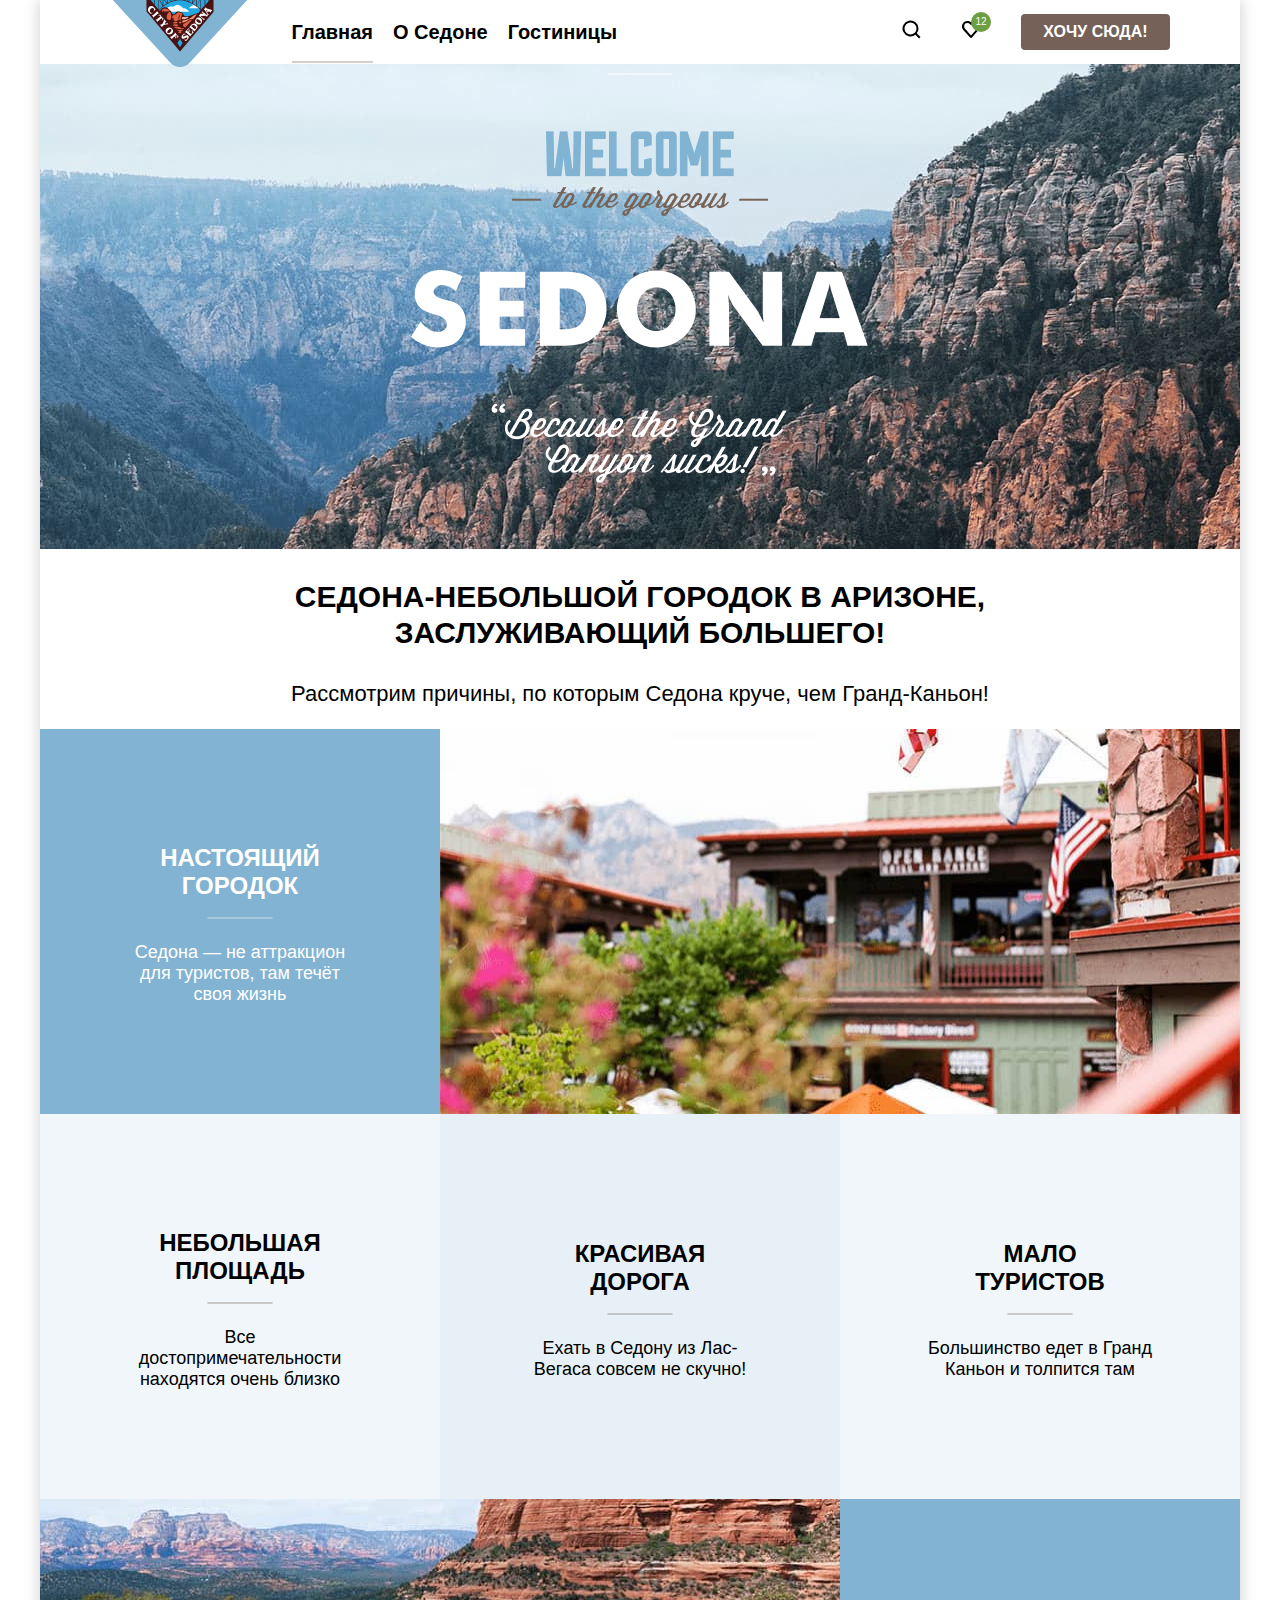
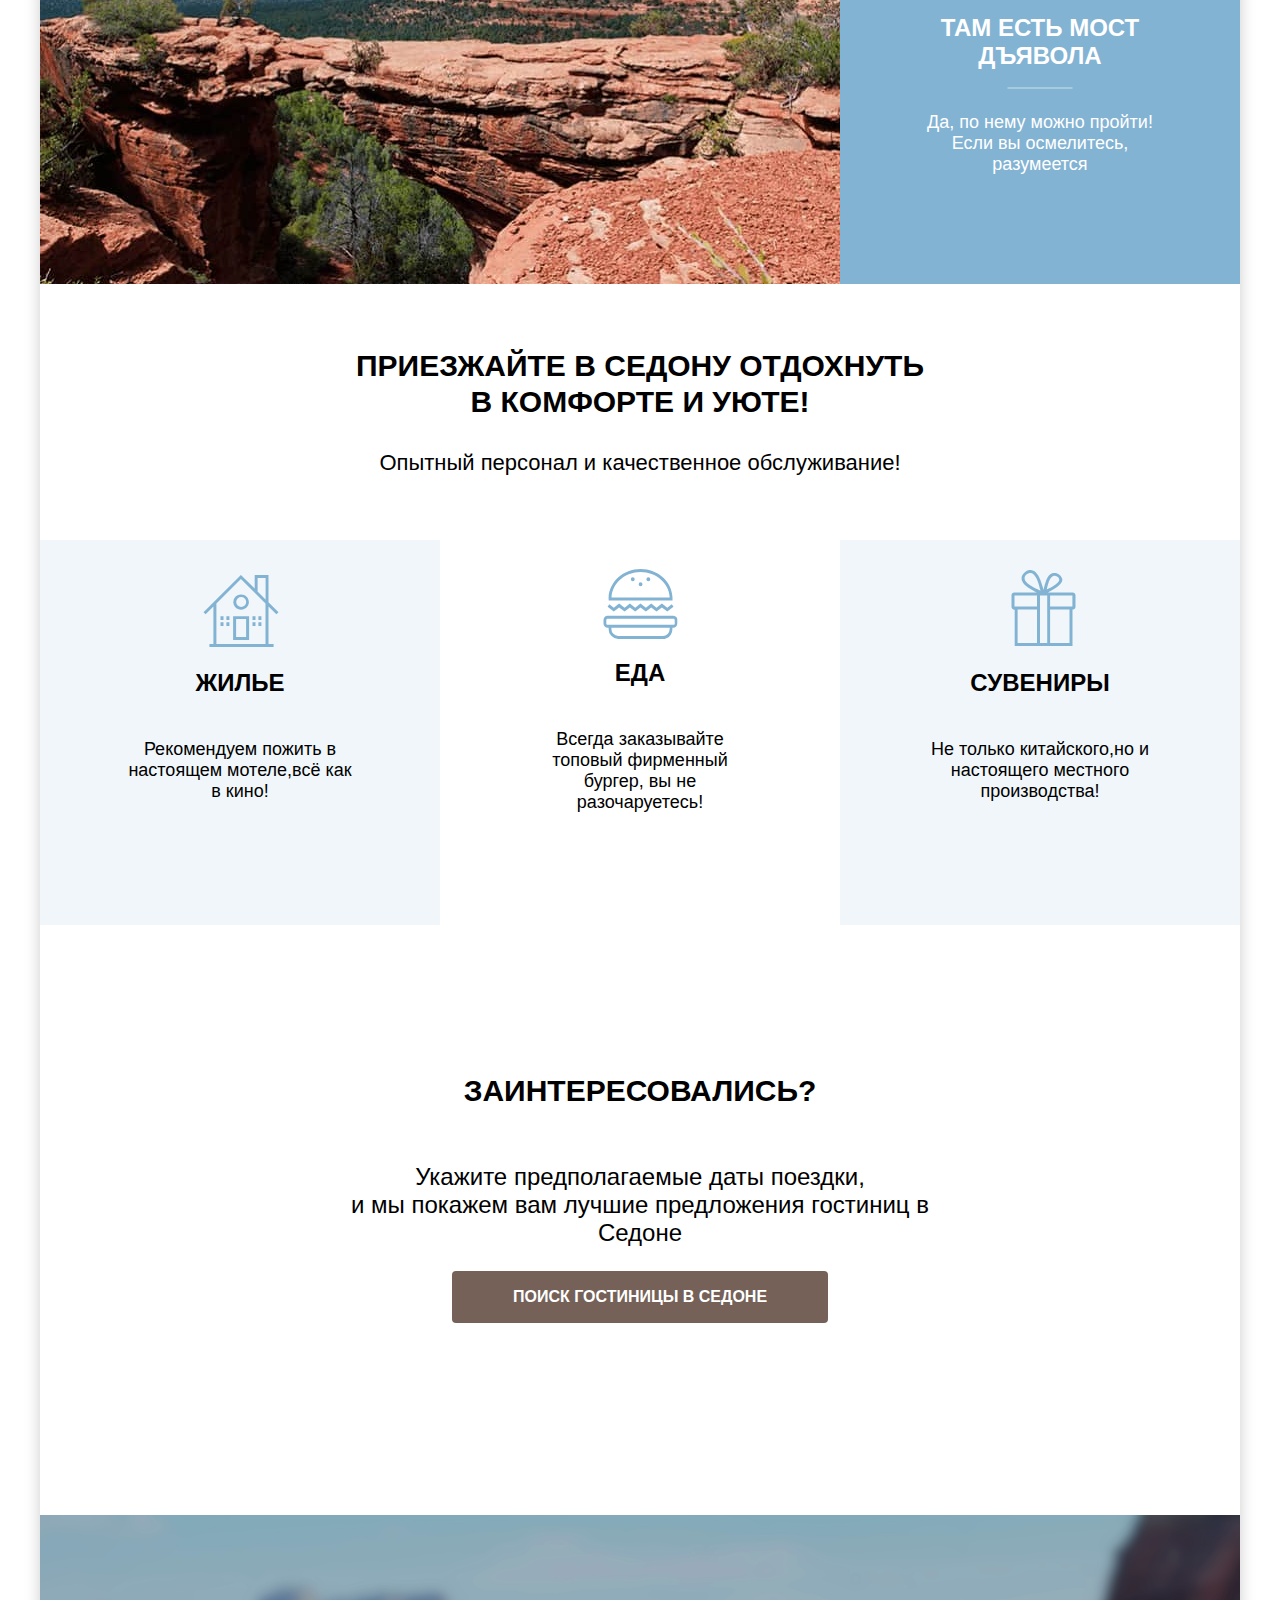
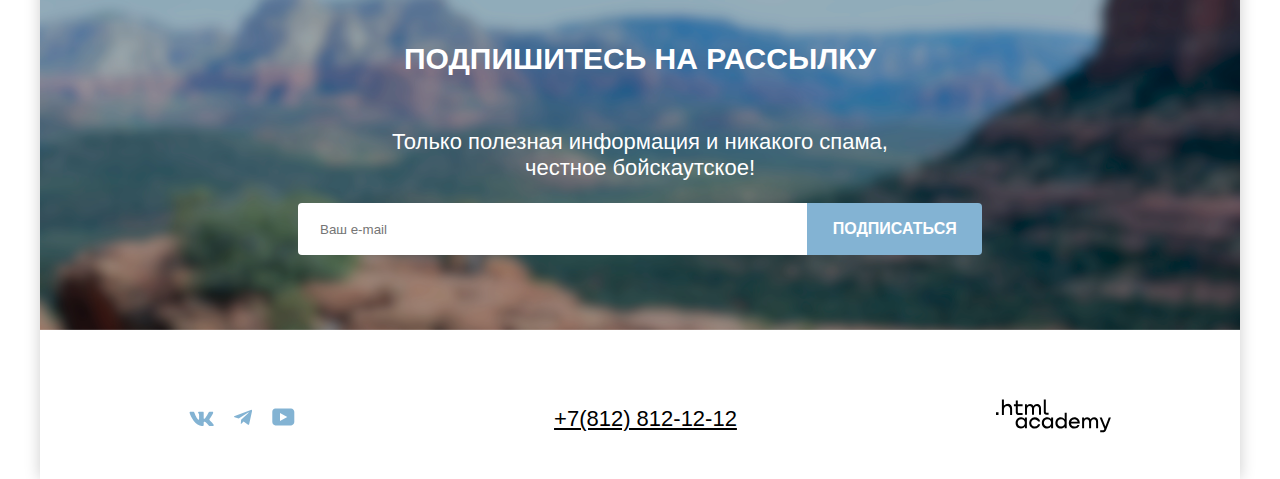
==== index.html @ 850be4d3 "Подготовлено к сдаче" ====
<!DOCTYPE html>
<html lang="ru">

<head>
  <meta charset="utf-8">
  <title>HTML Academy: Седона</title>
  <link rel="stylesheet" href="styles/styles.css">
</head>

<body>
  <div class="page-container">
    <header class="page-header">
      <nav class="navigation-header">
        <div class="nav-container-1">
          <a>
            <img class="logo" src="images/logos/logo-2.svg" width="140" height="70" alt="Лого Седоны.">
          </a>
          <ul class="navigation-list">
            <li class="navigation-item"><a class="nav-main navigation-link" href="#">Главная</a></li>
            <li class="navigation-item"><a class="nav-about navigation-link" href="#">О Седоне</a></li>
            <li class="navigation-item"><a class="nav-hotels navigation-link" href="#">Гостиницы</a></li>
          </ul>
        </div>
        <div class="navigation-user">
          <a href="#">
            <span class="visually-hidden">Поиск.</span>
            <svg class="icons" xmlns="http://www.w3.org/2000/svg" width="19" height="19" fill="none">
              <path fill="#000"
                d="m18.5 17-3.7-3.7a8 8 0 0 0 1.7-4.8 8 8 0 1 0-3.1 6.3l3.7 3.7 1.4-1.5Zm-10-2.5a6 6 0 0 1-6-6 6 6 0 0 1 12 0 6 6 0 0 1-6 6Z" />
            </svg>
          </a>
          <a class="heart" href="#">
            <span class="visually-hidden">Избранное.</span>
            <span class="favourites">12</span>
            <svg class="icons" xmlns="http://www.w3.org/2000/svg" width="20" height="20" fill="none">
              <path fill="#000"
                d="M9.9 19a1 1 0 0 1-.8-.4l-7-7.9A5.4 5.4 0 0 1 6.5 2C7.8 2 9 2.5 10 3.3a5.5 5.5 0 0 1 9 4.1c0 1.3-.5 2.5-1.3 3.4l-7 7.9c-.2.2-.4.3-.8.3Zm-6-9.5 6.1 6.9 6.2-7c.5-.5.7-1.2.7-2 0-1.8-1.5-3.3-3.3-3.3-1 0-2 .5-2.7 1.3-.3.3-.6.4-.9.4-.3 0-.6-.2-.8-.4a3.7 3.7 0 0 0-2.7-1.3 3.3 3.3 0 0 0-3.3 3.3c-.1.9.3 1.6.7 2.1-.1 0-.1 0 0 0Z" />
            </svg>
          </a>
          <button class="button">Хочу сюда!</button>
        </div>
      </nav>
    </header>
    <main class="main-container">
      <section class="hero">
        <h1 class="visually-hidden">Седона.</h1>
        <div class="hero-imgs"></div>
      </section>
      <section class="advantages">
        <h2 class="visually-hidden">Преимущества.</h2>
        <p class="main-titles-uppercase">Седона-небольшой городок в Аризоне,<br>
          Заслуживающий большего!<br>
        </p>
        <p>Рассмотрим причины, по которым Седона круче, чем Гранд-Каньон!</p>
        <ul class="advantages-list">
          <li class="advantages-img-container">
            <div class="advantages-content-container container-background-1">
              <h3 class="titles-uppercase title-color">Настоящий городок</h3>
              <p class="lowercase-fonts title-color">Седона — не аттракцион для туристов, там
                течёт своя жизнь</p>
            </div>
            <img src="images/photos/sedona-town.jpg" width="800" height="385" alt="Фото Седоны.">
          </li>
          <li class="advantages-content-container container-background-2">
            <h3 class="titles-uppercase">Небольшая площадь</h3>
            <p class="lowercase-fonts">Все достопримечательности находятся очень близко</p>
          </li>
          <li class="advantages-content-container container-background-3">
            <h3 class="titles-uppercase">Красивая дорога</h3>
            <p class="lowercase-fonts">Ехать в Седону из Лас-Вегаса совсем не скучно!</p>
          </li>
          <li class="advantages-content-container container-background-2">
            <h3 class="titles-uppercase">Мало<br> туристов</h3>
            <p class="lowercase-fonts">Большинство едет в Гранд Каньон и толпится там</p>
          </li>
          <li class="advantages-img-container">
            <img src="images/photos/devils-bridge.jpg" width="800" height="385" alt="Мост дъявола.">
            <div class="advantages-content-container container-background-1">
              <h3 class="titles-uppercase title-color">Там есть мост дъявола</h3>
              <p class="lowercase-fonts title-color">Да, по нему можно пройти!<br> Если вы осмелитесь,<br> разумеется
              </p>
            </div>
          </li>
        </ul>
      </section>
      <section class="services">
        <div class="services-container">
          <h2 class="visually-hidden">Услуги Седоны.</h2>
          <p class="main-titles-uppercase">Приезжайте в Седону отдохнуть <br> в комфорте и уюте!</p>
          <p>Опытный персонал и качественное обслуживание!</p>
        </div>
        <ul class="services-list">
          <li class="services-item container-background-2">
            <h3 class="titles-uppercase accomodation">Жилье</h3>
            <p class="lowercase-fonts">Рекомендуем пожить в настоящем мотеле,всё как в кино!</p>
          </li>
          <li class="services-item">
            <h3 class="titles-uppercase food">Еда</h3>
            <p class="lowercase-fonts">Всегда заказывайте топовый фирменный бургер, вы не разочаруетесь!</p>
          </li>
          <li class="services-item container-background-2">
            <h3 class="titles-uppercase souvenir">Сувениры</h3>
            <p class="lowercase-fonts">Не только китайского,но и настоящего местного производства!</p>
          </li>
        </ul>
      </section>
      <section class="purchase">
        <div class="purchase-container">
          <h2 class="visually-hidden">Покупка тура.</h2>
          <p class="main-titles-uppercase">Заинтересовались?</p>
          <p>Укажите предполагаемые даты поездки,<br> и мы покажем вам лучшие предложения гостиниц в Седоне</p>
          <button class="button button-all-hotels">Поиск гостиницы в Седоне</button>
        </div>
      </section>
    </main>
    <footer class="page-footer">
      <section class="subscription title-color">
        <div class="subscription-container">
          <h2 class="visually-hidden">Подписка.</h2>
          <p class="main-titles-uppercase">Подпишитесь на рассылку</p>
          <p>Только полезная информация и никакого спама,<br> честное бойскаутское!</p>
          <form class="subscription-form" action="https://echo.htmlacademy.ru/" method="post">
            <label class="visually-hidden" for="email-input">Подписка.</label>
            <input type="email" id="email-input" placeholder="Ваш e-mail" required>
            <button class="button button-subscription button-color" type="submit">Подписаться</button>
          </form>
        </div>
      </section>
      <section class="footer-contacts">
        <h2 class="visually-hidden">Контакты.</h2>
        <ul class="social-media">
          <li>
            <a class="vk-icon" href="https://vk.com/htmlacademy">
              <svg xmlns="http://www.w3.org/2000/svg" width="25" height="15" fill="none">
                <path fill="currentColor" fill-rule="evenodd"
                  d="M24.1 1.8c.2-.5 0-1-.8-1h-2.6c-.7 0-1 .4-1.1.8 0 0-1.4 3.2-3.3 5.3-.6.6-.9.8-1.2.8-.2 0-.4-.2-.4-.8V1.8c0-.7-.2-1-.8-1h-4c-.5 0-.8.4-.8.6 0 .7 1 .8 1 2.6v3.8c0 .8 0 1-.4 1-.9 0-3-3.3-4.3-7-.3-.7-.5-1-1.2-1H1.6c-.8 0-1 .4-1 .8 0 .7 1 4 4.2 8.5C7 13.2 10 15 12.8 15c1.7 0 1.9-.4 1.9-1v-2.4c0-.7.2-.8.7-.8.4 0 1 .1 2.6 1.6 1.8 1.8 2 2.6 3 2.6h2.7c.7 0 1.1-.4 1-1.1-.3-.8-1.2-1.8-2.3-3-.6-.8-1.5-1.5-1.8-2-.4-.4-.3-.6 0-1 0 0 3.2-4.5 3.5-6Z"
                  clip-rule="evenodd" />
              </svg>
            </a>
          </li>
          <li>
            <a class="tg-icon" href="https://t.me/htmlacademy">
              <svg xmlns="http://www.w3.org/2000/svg" width="18" height="17" fill="none">
                <path fill="currentColor"
                  d="M16.8 1 .8 7c-1 .4-1 1-.2 1.3l4.1 1.3 9.5-6c.5-.3.9-.1.5.2l-7.6 7-.3 4.1c.4 0 .6-.2.8-.4l2-2 4.1 3.1c.8.5 1.3.3 1.5-.7L18 2.2c.3-1-.4-1.6-1.1-1.2Z" />
              </svg>
            </a>
          </li>
          <li>
            <a class="youtube-icon" href="https://www.youtube.com/user/htmlacademyru">
              <svg xmlns="http://www.w3.org/2000/svg" width="23" height="18" fill="none">
                <path fill="currentColor"
                  d="M19 .4H3.4C1.6.4.3 2 .3 3.8v10c0 2 1.3 3.6 3.2 3.6h15.7c1.6 0 3.1-1.6 3.1-3.4V3.8C22.1 2 20.8.4 19 .4ZM8 12.9v-8l7.3 4-7.3 4Z" />
              </svg>
            </a>
          </li>
        </ul>
        <div>
          <a class="footer-contacts-tel" href="tel:+78128121212">+7(812) 812-12-12</a>
        </div>
        <div class="footer-contacts-site">
          <a class="site-icon" href="https://htmlacademy.ru/">
            <svg xmlns="http://www.w3.org/2000/svg" width="115" height="34" fill="none">
              <path fill="currentColor"
                d="M0 13.3v2.6h2.5v-2.6H0ZM11.6 4.9c-1.6 0-2.8.7-3.6 1.7h-.1V.4h-2v15.5h2v-5.3C7.9 8.5 9.2 7 11.2 7c1.8 0 2.9 1.4 2.9 3.2v5.7h2V9.8c.1-3-1.8-5-4.5-5ZM26.6 5.2h-4.8V1.5h-2v3.8h-1.9v2h1.9v6c0 1.7 1 2.7 2.7 2.7h4.1v-2h-3.7c-.7 0-1.1-.4-1.1-1.1V7.2h4.8v-2ZM41.1 5c-1.6 0-2.9.8-3.5 2h-.1a3.7 3.7 0 0 0-3.4-2c-1.4 0-2.5.8-3.1 1.8h-.1V5.2H29v10.6h2v-5.4c0-2 1-3.5 2.6-3.5 1.5 0 2.4 1 2.4 2.6v6.3h2v-5.6c0-2.4 1.4-3.3 2.6-3.3 1.5 0 2.4 1 2.4 2.6v6.3h2V9.3c.1-2.5-1.4-4.3-3.9-4.3ZM47.8 13c0 1.8 1 2.8 2.8 2.8h2v-2h-1.7c-.7 0-1.1-.4-1.1-1.1V.4h-2V13ZM28.9 20a4.9 4.9 0 0 0-3.9-1.7c-3.1 0-5.4 2.3-5.4 5.6s2.3 5.6 5.4 5.6c1.8 0 3-.8 3.8-2h.1v1.7h2V18.6h-2V20Zm-3.6 7.5a3.5 3.5 0 0 1-3.6-3.6c0-2 1.4-3.6 3.6-3.6s3.6 1.6 3.6 3.6c0 1.9-1.4 3.6-3.6 3.6ZM44.2 22.4c-.5-2.4-2.6-4.1-5.4-4.1a5.4 5.4 0 0 0-5.6 5.6c0 3 2.2 5.6 5.6 5.6 2.8 0 4.9-1.8 5.4-4.2h-2.1a3.4 3.4 0 0 1-3.3 2.3 3.5 3.5 0 0 1-3.6-3.6c0-2 1.4-3.6 3.6-3.6 1.6 0 2.8 1 3.3 2.2h2.1v-.2ZM55.1 20a4.9 4.9 0 0 0-3.9-1.7c-3.1 0-5.4 2.3-5.4 5.6s2.3 5.6 5.4 5.6c1.8 0 3-.8 3.8-2h.1v1.7h2V18.6h-2V20Zm-3.6 7.5a3.5 3.5 0 0 1-3.6-3.6c0-2 1.4-3.6 3.6-3.6s3.6 1.6 3.6 3.6c0 1.9-1.5 3.6-3.6 3.6ZM68.7 20.2a5 5 0 0 0-3.9-2c-3.1 0-5.4 2.4-5.4 5.7 0 3.3 2.2 5.6 5.4 5.6 1.7 0 3-.8 3.8-1.8h.1v1.5h2V13.8h-2v6.4Zm-3.6 7.3a3.5 3.5 0 0 1-3.6-3.6c0-2 1.4-3.6 3.6-3.6s3.6 1.6 3.6 3.6c-.1 2-1.5 3.6-3.6 3.6ZM78.3 18.3a5.4 5.4 0 0 0-5.5 5.6c0 3 2.1 5.6 5.5 5.6 2.5 0 4.5-1.3 5.2-3.6h-2.1c-.5 1-1.6 1.6-3 1.6-1.9 0-3.3-1.3-3.4-3h8.8c.2-3.5-2-6.2-5.5-6.2Zm0 1.9c1.7 0 3 1 3.3 2.6h-6.5a3.2 3.2 0 0 1 3.2-2.6ZM98.2 18.3a4 4 0 0 0-3.6 2h-.1c-.6-1.2-1.8-2-3.4-2-1.4 0-2.5.7-3.1 1.8v-1.5h-1.9v10.6h2v-5.4c0-2 1-3.4 2.6-3.5 1.5 0 2.4 1 2.4 2.6v6.3h2v-5.6c0-2.4 1.4-3.3 2.6-3.3 1.5 0 2.4 1 2.4 2.6v6.3h2v-6.5c.1-2.6-1.4-4.4-3.9-4.4ZM109.4 27.4l-3.6-9h-2.2l4.8 11.7c-.3.9-.7 1.2-1.7 1.2h-2.5v2h2.5c1.8 0 2.8-.8 3.5-2.6l4.7-12.2h-2.1l-3.4 8.9Z" />
            </svg>
          </a>
        </div>
      </section>
    </footer>
  </div>
</body>

</html>
---- styles/styles.css ----
@font-face {
  font-family: "PT Sans";
  font-style: normal;
  font-weight: 400;
  src: url("../fonts/pt-sans-400.woff2") format("woff2");
  font-display: swap;

}
@font-face {
  font-family: "PT Sans";
  font-style: normal;
  font-weight: 700;
  src: url("../fonts/pt-sans-700.woff2") format("woff2");
  font-display: swap;
}

html {
  height: 100%;
}

body {
  margin: 0;
  min-height: 100%;
  font-family: "PT-Sans","Arial", sans-serif;
  font-weight: 400;
  font-size: 22px;
  line-height: 26px;
  text-align: center;
  color: #000000;
}

.visually-hidden {
  position: absolute;
  width: 1px;
  height: 1px;
  margin: -1px;
  padding: 0;
  border: 0;
  clip: rect(0 0 0 0);
  overflow: hidden;
}

.page-container {
  box-shadow: 0px 0px 15px rgba(0,0,0,0.2);
  display: flex;
  flex-direction: column;
  height: 100%;
  width: 1200px;
  margin: 0 auto;
}

/*Header*/

.page-header {
  background-color: #ffffff;
}

.navigation-header {
  display: flex;
  position: relative;
  margin: 0 auto;
  justify-content: space-between;
}

.logo {
  display: block;
  margin: 0;
  width: 140px;
  height: 70px;
  left: 70px;
}

.icons {
  margin-right: 40px;
}

.button {
  font-family: inherit;
  font-size: 16px;
  line-height: 20px;
  font-weight: 700;
  color: #ffffff;
  background-color: #756157;
  text-decoration: none;
  text-transform: uppercase;
  width: 160px;
  min-height: 36px;
  border-radius: 4px;
  border: 0;
  cursor: pointer;
}

.nav-main::after {
  content: "";
  height: 2px;
  background-color: rgba(117,97,87, 0.3);
  position: absolute;
  top: 41px;
  left: 0;
  right: 0;
}

.navigation-list {
  display: flex;
  flex-wrap: nowrap;
  margin: 0;
  padding: 0;
  list-style-type: none;
  gap: 20px;
  position: relative;
}

.navigation-user {
  justify-content: center;
  display: flex;
  align-items: center;
  width: 268px;
}

.navigation-link {
  position: relative;
  display: block;
  padding: 0;
  font-style: normal;
  font-weight: 700;
  font-size: 20px;
  line-height: 24px;
  text-transform: capitalize;
  color: #000000;
  text-decoration: none;
}

.navigation-header {
  display: flex;
  flex-direction: row;
  justify-content: space-between;
  padding: 0px 70px;
  gap: 30px;
}

.navigation-item {
  font-style: normal;
  font-weight: 700;
  font-size: 20px;
  line-height: 24px;
  text-transform: capitalize;
}

.nav-container-1 {
  display: flex;
  flex-direction: row;
  justify-content: space-between;
  align-items: center;
  padding: 0px;
  gap: 30px;
  width: 507px;
  height: 64px;
}

/*Main*/

.hero {
  display: flex;
  text-align: center;
  align-items: center;
  justify-content: space-between;
  flex-direction: column;
  background-color: #ffffff;
  background-image: url("../images/photos/index-background.jpg");
  min-height: 485px;
  color: #000000;
  background-size: 100% auto;
  background-repeat: no-repeat;
}

.hero-text {
  width: 458px;
  height: 352px;
  padding-top: 50px;
  margin-bottom: 0;
}

.hero-imgs {
  background-image: url("../images/welcome.png"), url("../images/divider.png");
  width: 100%;
  flex: 1;
  background-position: center, bottom;
  background-repeat: no-repeat;
}

/*Advantages*/

.advantages-list {
  display: grid;
  grid-template-columns: repeat(3, 400px);
  grid-auto-rows: 385px ;
  width: 1200px;
  margin: 0;
  padding: 0;
  text-align: center;
  list-style-type: none;
  justify-content: center;
  align-items: center;
}

.advantages-img-container {
  grid-column: 1/-1;
  display: flex;
  height: 100%;
}

.advantages-content-container {
  display: flex;
  justify-content: center;
  align-items: center;
  flex-direction: column;
  height: 100%;
  box-sizing: border-box;
  padding: 113px 85px 113px 85px;
}

.advantages-img-container div {
  width: 400px;
}

.advantages-div-style {
  display: flex;
  flex-direction: column;
  justify-content: center;
  width: 100%;
  height: 100%;
  grid-row: 2/3;
  grid-column: 1/2;
  background-color: rgba(131,179,211,0.12);
}

.titles-uppercase {
  position: relative;
}

.advantages-list .titles-uppercase:after {
  content: "";
  height: 2px;
  background-color: rgba(117,97,87, 0.3);
  position: absolute;
  top: 73px;
  width: 65px;
  left:50%;
  transform: translateX(-50%);
}

.advantages-list .title-color:after {
  content: "";
  height: 2px;
  background-color: rgba(255,255,255,0.3);
  position: absolute;
  top: 73px;
  width: 65px;
  left:50%;
  transform: translateX(-50%);
}

/*Services*/

.accomodation {
  position:relative;
}

.food {
  position:relative;
}

.souvenir {
  position:relative;
}

.food::before {
  content: url("..//images/services/food-icon-3.svg");
  display: block;
  width: 75px;
  height: 72px;
  position: absolute;
  bottom: 47px;
  right: 78px;
}

.accomodation::before {
  content: url("..//images/services/accomodation-icon.svg");
  display: block;
  width: 75px;
  height: 72px;
  position: absolute;
  bottom: 50px;
  right: 78px;
}

.souvenir::before {
  content: url("..//images/services/souvenirs-icon-2.svg");
  display: block;
  width: 75px;
  height: 72px;
  position: absolute;
  bottom: 55px;
  right: 75px;
}

.services {
  color: #000000;
  background-color: #ffffff;
  text-align: center;
}

.services-list {
  padding: 0;
  display: flex;
  flex-wrap: wrap;
  align-items: center;
  list-style-type: none;
}

.services-item {
  box-sizing: border-box;
  padding: 81px 85px 81px 85px;
  display: flex;
  flex-direction: column;
  height: 385px;
  width: 400px;
  justify-content: center;
}

.services-img {
  display: block;
  margin: 0 auto;
  width: 72px;
  height: 75px;
}

.services-container {
  margin-top: 64px;
  margin-bottom: 64px;
}

 /*Purchase*/

.purchase {
  background-color: #ffffff;
  color: #000000;
  font-size: 24px;
  line-height: 28px;
  text-align: center;
  min-height: 406px;
}

.purchase-container {
  box-sizing: border-box;
  padding: 96px 304px 96px 304px;
  display: flex;
  flex-direction: column;
  justify-content: center;
  flex-grow: 1;
  align-items: center;
}


.button-all-hotels {
  padding: 8px 50px 8px 50px;
  width: 376px;
  height: 52px;
  margin-bottom: 96px;
  border: none;
}

/*Footer*/

.subscription {
  display: flex;
  flex-direction: column;
  justify-content: center;
  align-items: center;
  color: #ffffff;
  text-align: center;
  background-image: url("../images/photos/subscribe-sedona.png");
  background-size: 100% auto;
  background-repeat: no-repeat;
  margin: 0;
  padding: 0;
  min-height: 414px;
}

.subscription-container {
  display: flex;
  flex-direction: column;
  box-sizing: border-box;
  padding: 96px 258px 104px 258px;
}

.subscription-form {
  display: flex;
  flex-direction: row;
  border-radius: 4px 0px 0px 4px;
  width: 684px;
  min-height: 52px;
}

.button-subscription {
  width: 232px;
  border-top-left-radius: 0;
  border-bottom-left-radius: 0;

}

.subscription-form input {
  width: 100%;
  border: none;
  border-top-left-radius: 4px;
  border-bottom-left-radius: 4px;
}

.subscription-form input::placeholder {
  padding-left: 20px;
}

.button-color {
  background-color: #83B3D3;
}

.footer-contacts a {
  color: #000000;
  text-align: center;
  margin: 0;
  padding: 0;
  min-height: 120px;
}

.footer-contacts-tel, .footer-contacts-site {
  align-items: center;
  justify-content: center;
}

.footer-contacts-tel {
  width: 331px;
  height: 40px;
}

.footer-contacts {
  min-height: 120px;
  display: flex;
  justify-content: space-around;
  align-items: center;
}

.social-media {
  display: flex;
  list-style-type: none;
  flex-wrap: wrap;
  justify-content: center;
  padding: 0;
}

.social-media li {
  margin-left: 20px;
}

.heart {
  position: relative;
}

.favourites {
  display: flex;
  justify-content: center;
  align-items: center;
  position: absolute;
  width: 20px;
  height: 20px;
  left: 10px;
  top: -7px;
  background-color: #6C9E42;
  border-radius: 10px;
  color: white;
  font-size: 10px;
}

.title-color {
  color: white;
}

.titles-uppercase {
  font-weight: 700;
  font-size: 24px;
  line-height: 28px;
  text-align: center;
  text-transform: uppercase;
}

.lowercase-fonts {
  font-weight: 400;
  font-size: 18px;
  line-height: 21px;
  text-align: center;
  text-transform: none;
}

.main-titles-uppercase {
  font-style: normal;
  font-weight: 700;
  font-size: 30px;
  line-height: 36px;
  text-align: center;
  text-transform: uppercase;
}

.container-background-1 {
  background-color: #83b3d3;
}

.container-background-2 {
  background-color: #83B3D31F;
}

.container-background-3 {
  background-color: #83B3D333;
}

.footer-contacts a.vk-icon,
.footer-contacts a.tg-icon,
.footer-contacts a.youtube-icon {
  color: #83B3D3;
}

.footer-contacts a.vk-icon:hover,
.footer-contacts a.tg-icon:hover,
.footer-contacts a.youtube-icon:hover {
  color: #68A2CA;
}

.footer-contacts a.vk-icon:focus,
.footer-contacts a.tg-icon:focus
.footer-contacts a.youtube-icon:hover {
  color: #68A2CA;
}

.footer-contacts a.vk-icon:active,
.footer-contacts a.tg-icon:active,
.footer-contacts a.youtube-icon:active {
  color: rgba(104,162,202,0.3);
}

.footer-contacts-tel:hover {
  color:#756157;
}

.footer-contacts-tel:focus {
  color:#756157;
}

.footer-contacts-tel:active {
  color: rgba(117,97,87, 0.3);
}

.footer-contacts a.site-icon {
  color:#000000;
}

.footer-contacts a.site-icon:hover {
  color: #756157;
}

.footer-contacts a.site-icon:focus {
  color: #756157;
}

.footer-contacts a.site-icon:active {
  color: rgba(117, 97, 87, 0.3);
}
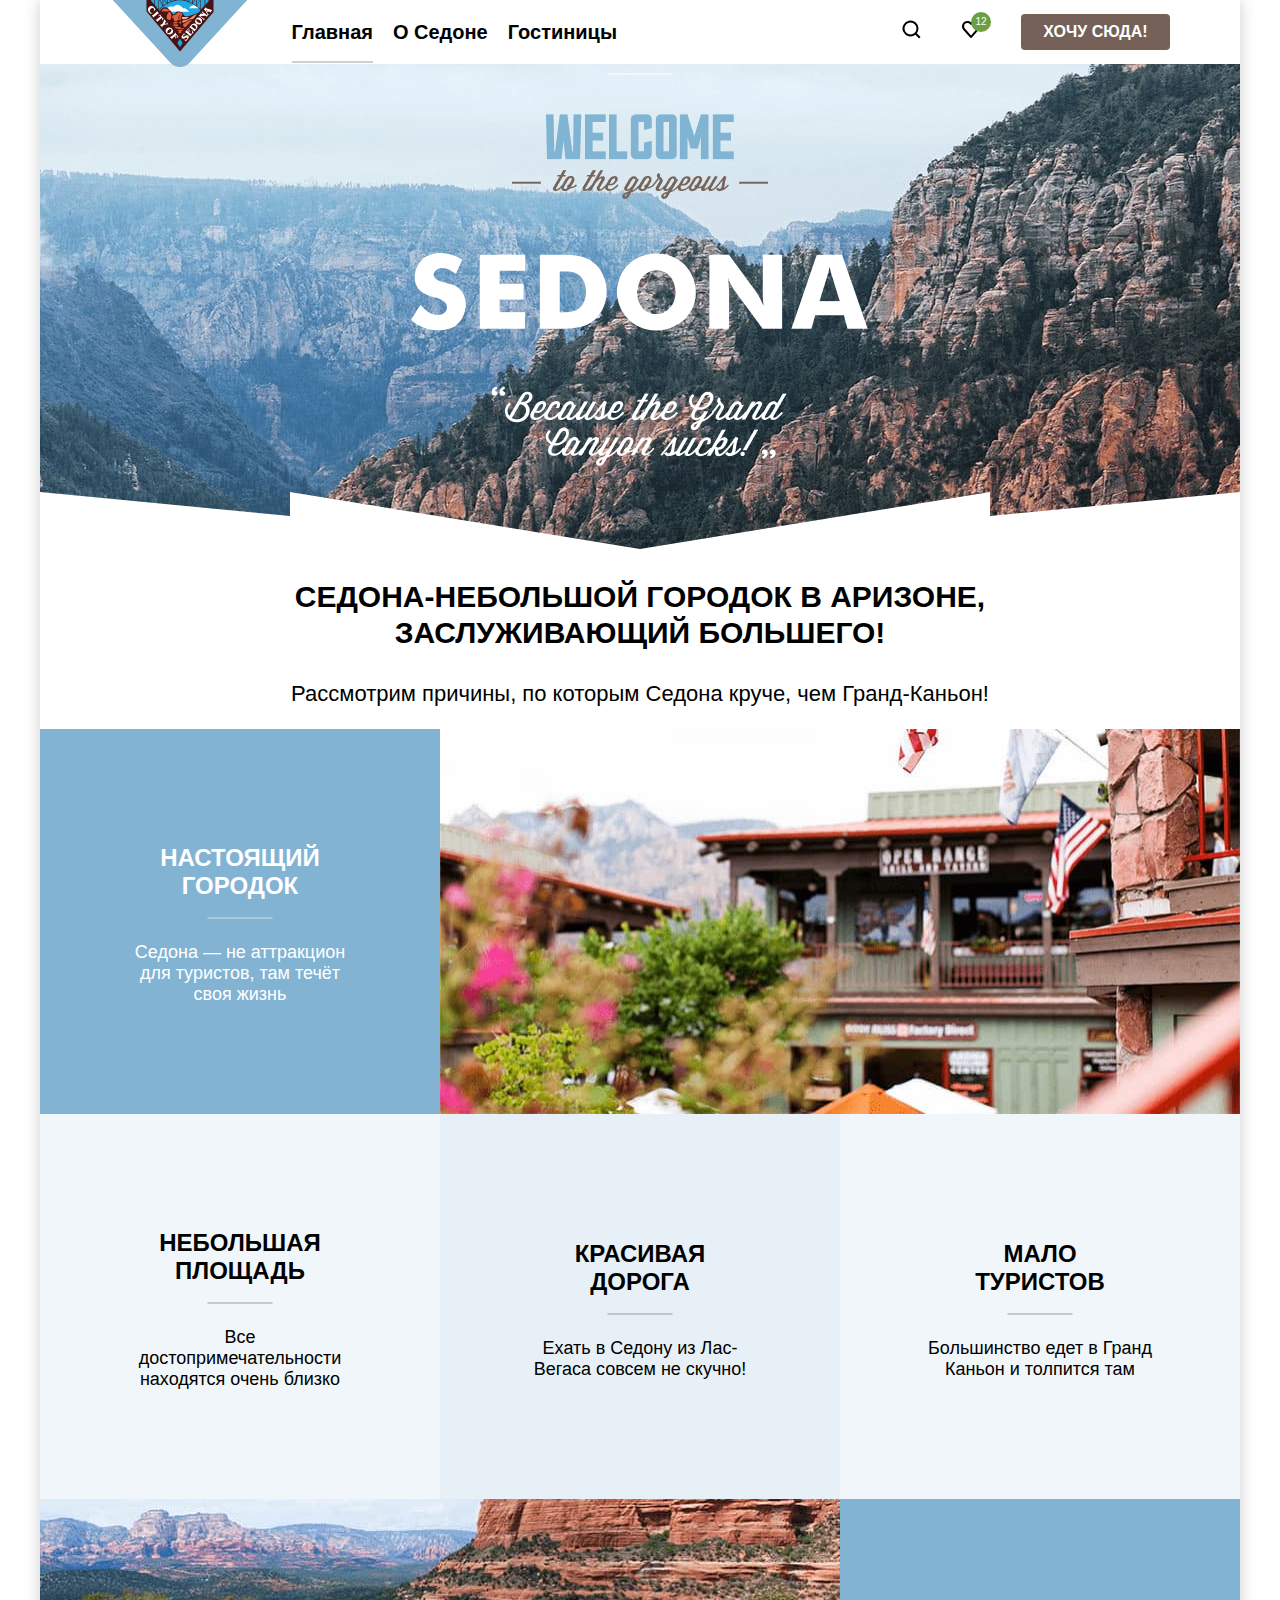
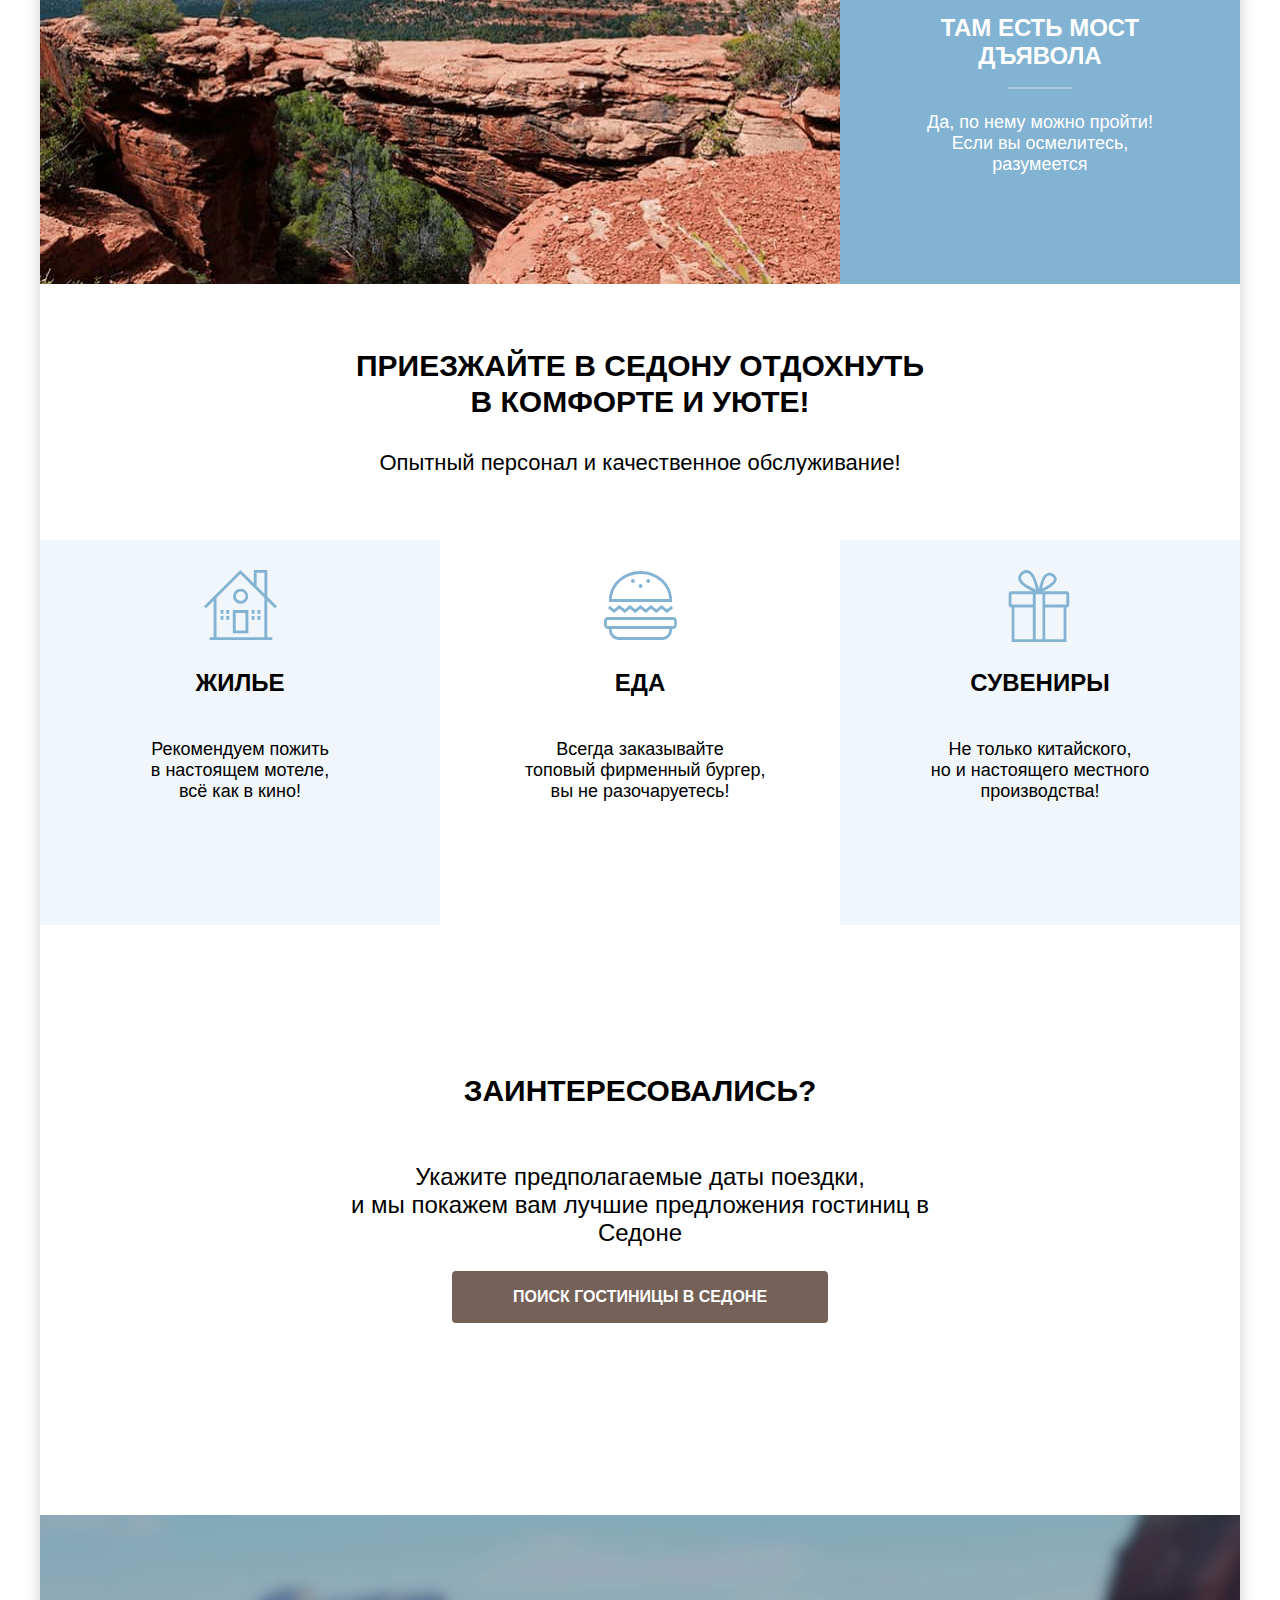
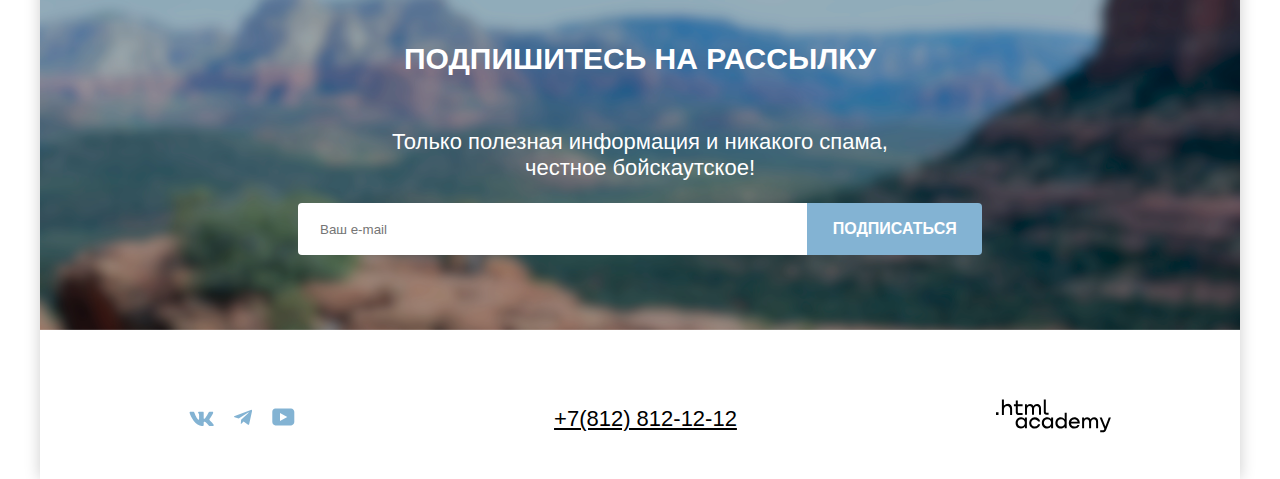
==== commit fba83de6: "Merge pull request #6 from AleCherkas/master" ====
--- a/index.html
+++ b/index.html
@@ -44,7 +44,7 @@
     <main class="main-container">
       <section class="hero">
         <h1 class="visually-hidden">Седона.</h1>
-        <div class="hero-imgs"></div>
+        <img class="hero-text" src="images/welcome.png" alt="Добро пожаловать в Седону.">
       </section>
       <section class="advantages">
         <h2 class="visually-hidden">Преимущества.</h2>
@@ -91,16 +91,16 @@
         </div>
         <ul class="services-list">
           <li class="services-item container-background-2">
-            <h3 class="titles-uppercase accomodation">Жилье</h3>
-            <p class="lowercase-fonts">Рекомендуем пожить в настоящем мотеле,всё как в кино!</p>
+            <h3 class="titles-uppercase accomodation all-services">Жилье</h3>
+            <p class="lowercase-fonts">Рекомендуем пожить в настоящем мотеле, всё как в кино!</p>
           </li>
           <li class="services-item">
-            <h3 class="titles-uppercase food">Еда</h3>
-            <p class="lowercase-fonts">Всегда заказывайте топовый фирменный бургер, вы не разочаруетесь!</p>
+            <h3 class="titles-uppercase food all-services">Еда</h3>
+            <p class="lowercase-fonts">Всегда заказывайте топовый фирменный бургер, вы не разочаруетесь!</p>
           </li>
           <li class="services-item container-background-2">
-            <h3 class="titles-uppercase souvenir">Сувениры</h3>
-            <p class="lowercase-fonts">Не только китайского,но и настоящего местного производства!</p>
+            <h3 class="titles-uppercase souvenir all-services">Сувениры</h3>
+            <p class="lowercase-fonts">Не только китайского, но и настоящего местного производства!</p>
           </li>
         </ul>
       </section>
--- a/styles/styles.css
+++ b/styles/styles.css
@@ -166,11 +166,13 @@
   justify-content: space-between;
   flex-direction: column;
   background-color: #ffffff;
-  background-image: url("../images/photos/index-background.jpg");
+  background-image: url("../images/divider.png"), url("../images/photos/index-background.jpg");
   min-height: 485px;
   color: #000000;
   background-size: 100% auto;
   background-repeat: no-repeat;
+  width: 100%;
+  background-position: bottom, center;
 }
 
 .hero-text {
@@ -178,14 +180,6 @@
   height: 352px;
   padding-top: 50px;
   margin-bottom: 0;
-}
-
-.hero-imgs {
-  background-image: url("../images/welcome.png"), url("../images/divider.png");
-  width: 100%;
-  flex: 1;
-  background-position: center, bottom;
-  background-repeat: no-repeat;
 }
 
 /*Advantages*/
@@ -238,7 +232,7 @@
   position: relative;
 }
 
-.advantages-list .titles-uppercase:after {
+.advantages-list .titles-uppercase::after {
   content: "";
   height: 2px;
   background-color: rgba(117,97,87, 0.3);
@@ -249,7 +243,7 @@
   transform: translateX(-50%);
 }
 
-.advantages-list .title-color:after {
+.advantages-list .title-color::after {
   content: "";
   height: 2px;
   background-color: rgba(255,255,255,0.3);
@@ -262,46 +256,42 @@
 
 /*Services*/
 
-.accomodation {
-  position:relative;
-}
-
-.food {
-  position:relative;
-}
-
-.souvenir {
-  position:relative;
-}
-
+.all-services {
+position: relative;
+}
+
+.all-services::before {
+  content: '';
+  display: block;
+  position: absolute;
+  background-repeat: no-repeat;
+  background-size: contain;
+}
 .food::before {
-  content: url("..//images/services/food-icon-3.svg");
-  display: block;
+  background-image: url("../images/services/food-icon-3.svg");
   width: 75px;
   height: 72px;
-  position: absolute;
-  bottom: 47px;
-  right: 78px;
+  bottom: 55px;
+  left: 50%;
+  transform: translateX(-50%);
 }
 
 .accomodation::before {
-  content: url("..//images/services/accomodation-icon.svg");
-  display: block;
+  background-image: url("../images/services/accomodation-icon.svg");
   width: 75px;
   height: 72px;
-  position: absolute;
-  bottom: 50px;
-  right: 78px;
+  bottom: 55px;
+  left: 50%;
+  transform: translateX(-50%);
 }
 
 .souvenir::before {
-  content: url("..//images/services/souvenirs-icon-2.svg");
-  display: block;
+  background-image: url("../images/services/souvenirs-icon-2.svg");
   width: 75px;
   height: 72px;
-  position: absolute;
   bottom: 55px;
-  right: 75px;
+  left: 50%;
+  transform: translateX(-50%);
 }
 
 .services {
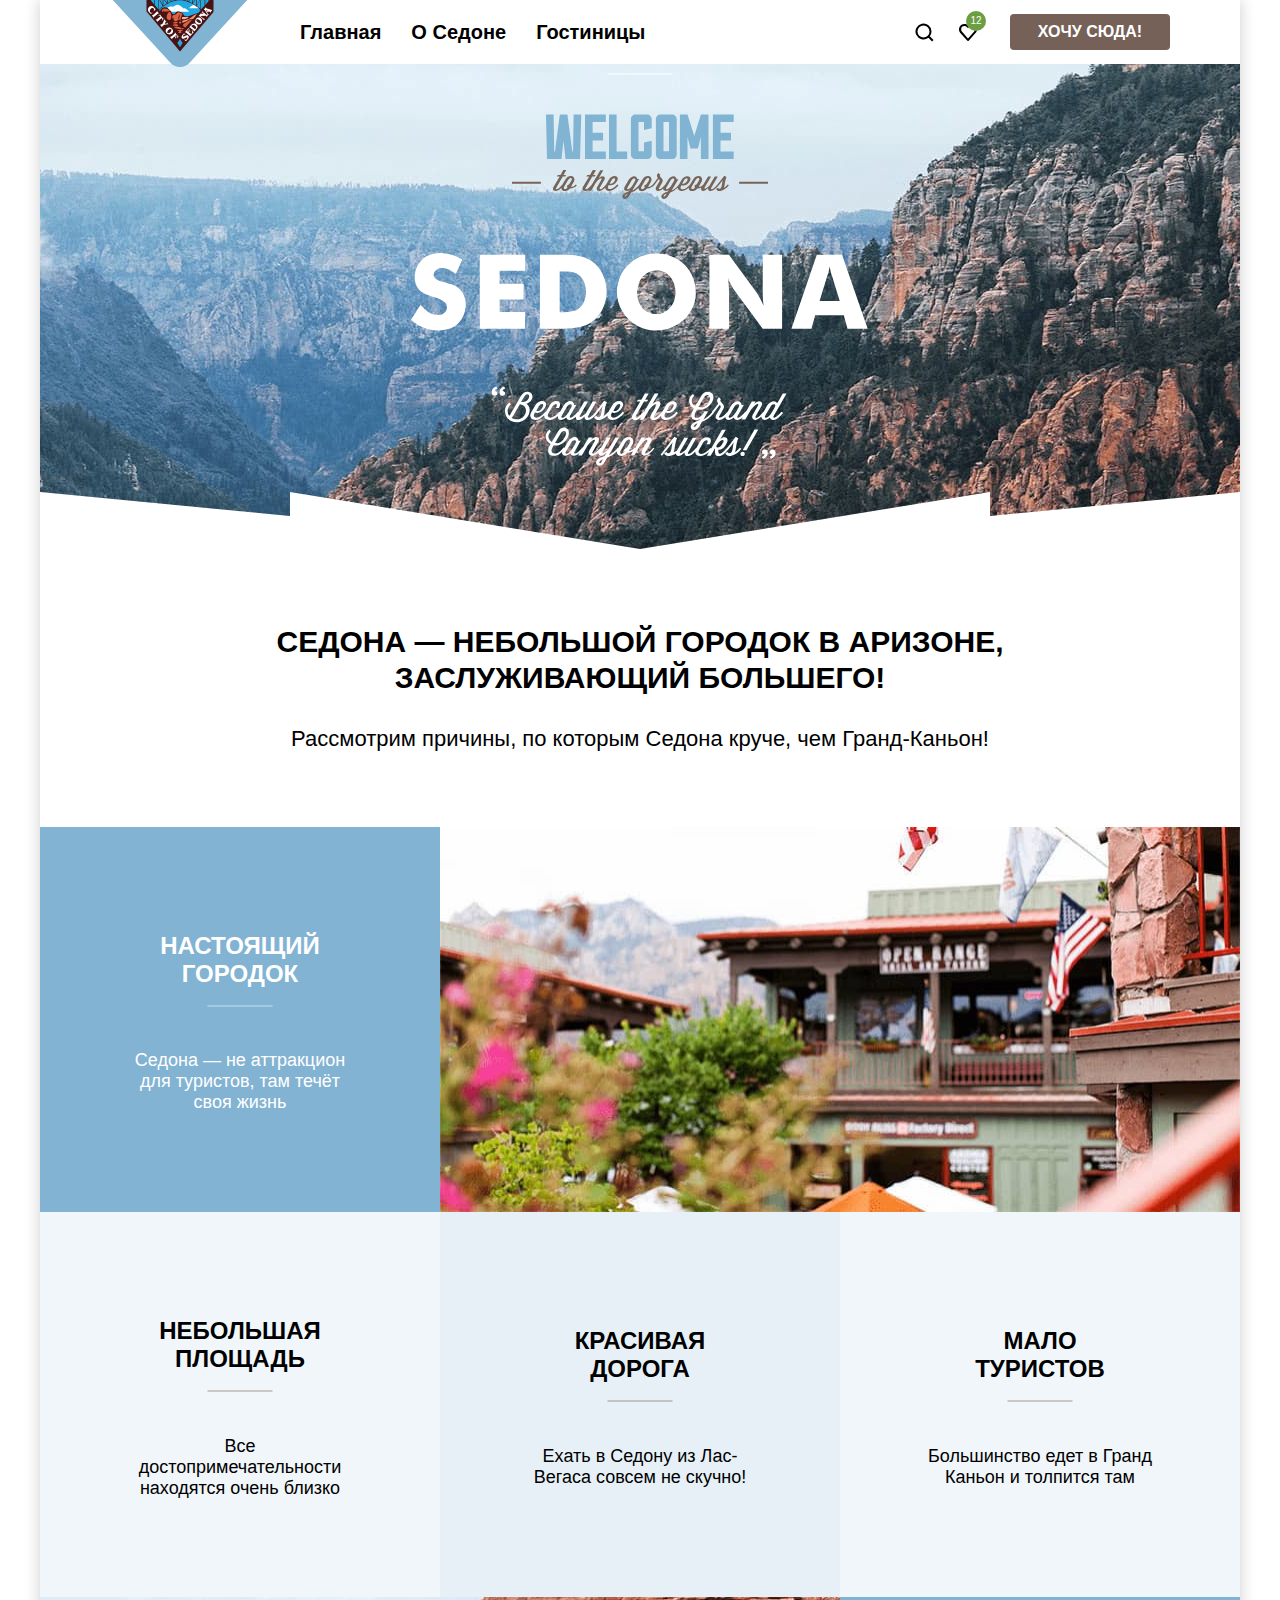
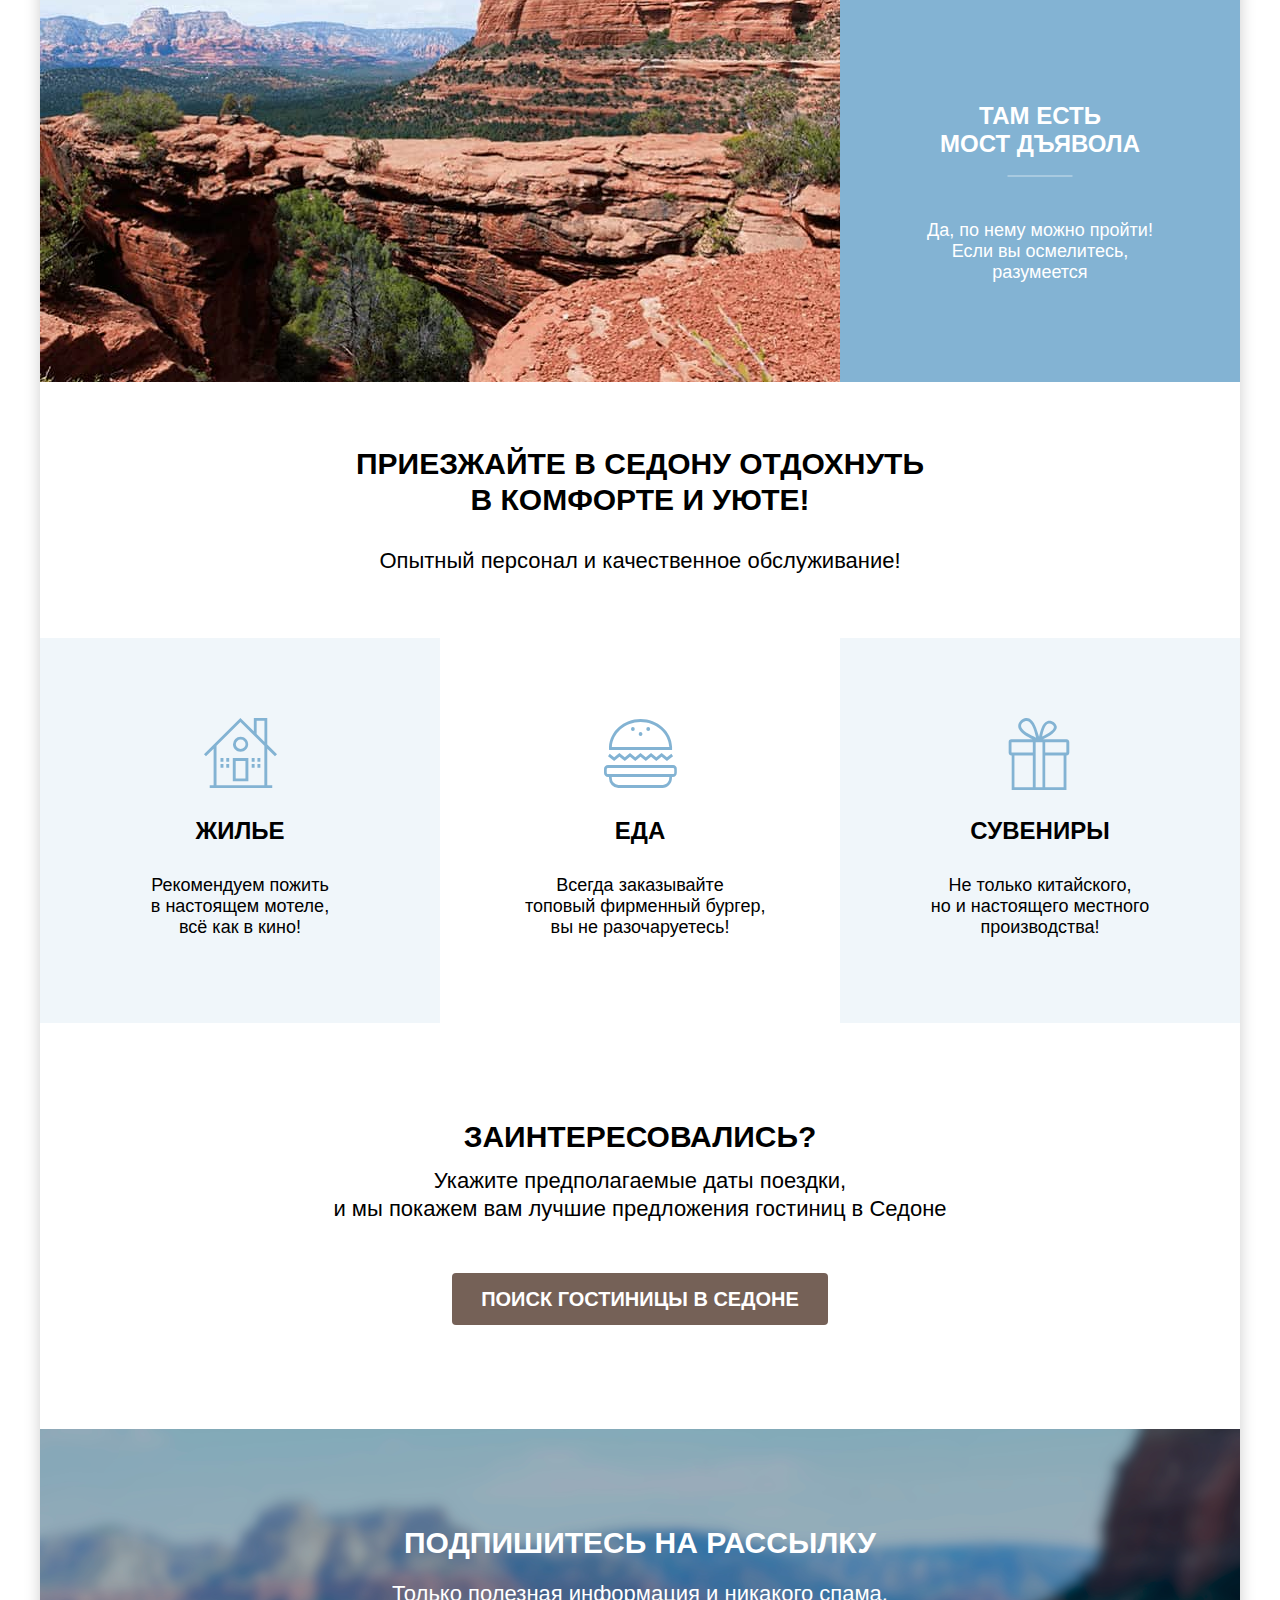
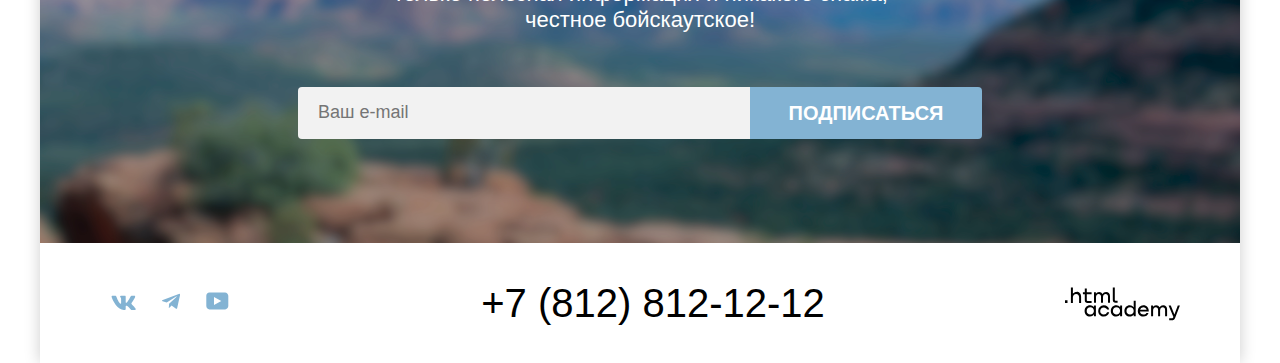
==== commit 59a7ee4f: "Исправления после первой сдачи проекта" ====
--- a/index.html
+++ b/index.html
@@ -5,6 +5,7 @@
   <meta charset="utf-8">
   <title>HTML Academy: Седона</title>
   <link rel="stylesheet" href="styles/styles.css">
+  <link rel="icon" href="favicon.ico">
 </head>
 
 <body>
@@ -16,42 +17,46 @@
             <img class="logo" src="images/logos/logo-2.svg" width="140" height="70" alt="Лого Седоны.">
           </a>
           <ul class="navigation-list">
-            <li class="navigation-item"><a class="nav-main navigation-link" href="#">Главная</a></li>
-            <li class="navigation-item"><a class="nav-about navigation-link" href="#">О Седоне</a></li>
-            <li class="navigation-item"><a class="nav-hotels navigation-link" href="#">Гостиницы</a></li>
+            <li class="navigation-item"><a class="navigation-link" href="#">Главная</a></li>
+            <li class="navigation-item"><a class="navigation-link" href="#">О Седоне</a></li>
+            <li class="navigation-item"><a class="navigation-link" href="#">Гостиницы</a></li>
           </ul>
         </div>
         <div class="navigation-user">
-          <a href="#">
+          <a class="icon-search" href="#">
             <span class="visually-hidden">Поиск.</span>
-            <svg class="icons" xmlns="http://www.w3.org/2000/svg" width="19" height="19" fill="none">
+            <svg class="icons" xmlns="http://www.w3.org/2000/svg" width="19" height="19" role="img" aria-label="Поиск"
+              fill="none">
               <path fill="#000"
                 d="m18.5 17-3.7-3.7a8 8 0 0 0 1.7-4.8 8 8 0 1 0-3.1 6.3l3.7 3.7 1.4-1.5Zm-10-2.5a6 6 0 0 1-6-6 6 6 0 0 1 12 0 6 6 0 0 1-6 6Z" />
             </svg>
           </a>
-          <a class="heart" href="#">
+          <a class="icon-heart" href="#">
             <span class="visually-hidden">Избранное.</span>
             <span class="favourites">12</span>
-            <svg class="icons" xmlns="http://www.w3.org/2000/svg" width="20" height="20" fill="none">
+            <svg class="icons" xmlns="http://www.w3.org/2000/svg" width="20" height="20" role="img"
+              aria-label="Избранное" fill="none">
               <path fill="#000"
                 d="M9.9 19a1 1 0 0 1-.8-.4l-7-7.9A5.4 5.4 0 0 1 6.5 2C7.8 2 9 2.5 10 3.3a5.5 5.5 0 0 1 9 4.1c0 1.3-.5 2.5-1.3 3.4l-7 7.9c-.2.2-.4.3-.8.3Zm-6-9.5 6.1 6.9 6.2-7c.5-.5.7-1.2.7-2 0-1.8-1.5-3.3-3.3-3.3-1 0-2 .5-2.7 1.3-.3.3-.6.4-.9.4-.3 0-.6-.2-.8-.4a3.7 3.7 0 0 0-2.7-1.3 3.3 3.3 0 0 0-3.3 3.3c-.1.9.3 1.6.7 2.1-.1 0-.1 0 0 0Z" />
             </svg>
           </a>
-          <button class="button">Хочу сюда!</button>
+          <a class="button-header button">Хочу сюда!</a>
         </div>
       </nav>
     </header>
     <main class="main-container">
       <section class="hero">
         <h1 class="visually-hidden">Седона.</h1>
-        <img class="hero-text" src="images/welcome.png" alt="Добро пожаловать в Седону.">
+        <img class="hero-text" src="images/welcome.svg" width="458" height="352" alt="Добро пожаловать в Седону.">
       </section>
       <section class="advantages">
-        <h2 class="visually-hidden">Преимущества.</h2>
-        <p class="main-titles-uppercase">Седона-небольшой городок в Аризоне,<br>
-          Заслуживающий большего!<br>
-        </p>
-        <p>Рассмотрим причины, по которым Седона круче, чем Гранд-Каньон!</p>
+        <div class="advantages-wrap">
+          <h2 class="visually-hidden">Преимущества.</h2>
+          <p class="main-titles-uppercase">Седона — небольшой городок в Аризоне,<br>
+            Заслуживающий большего!<br>
+          </p>
+          <p>Рассмотрим причины, по которым Седона круче, чем Гранд-Каньон!</p>
+        </div>
         <ul class="advantages-list">
           <li class="advantages-img-container">
             <div class="advantages-content-container container-background-1">
@@ -62,21 +67,21 @@
             <img src="images/photos/sedona-town.jpg" width="800" height="385" alt="Фото Седоны.">
           </li>
           <li class="advantages-content-container container-background-2">
-            <h3 class="titles-uppercase">Небольшая площадь</h3>
+            <h3 class="titles-uppercase title-wrapper">Небольшая площадь</h3>
             <p class="lowercase-fonts">Все достопримечательности находятся очень близко</p>
           </li>
           <li class="advantages-content-container container-background-3">
-            <h3 class="titles-uppercase">Красивая дорога</h3>
+            <h3 class="titles-uppercase title-wrapper">Красивая<br> дорога</h3>
             <p class="lowercase-fonts">Ехать в Седону из Лас-Вегаса совсем не скучно!</p>
           </li>
           <li class="advantages-content-container container-background-2">
-            <h3 class="titles-uppercase">Мало<br> туристов</h3>
+            <h3 class="titles-uppercase title-wrapper">Мало<br> туристов</h3>
             <p class="lowercase-fonts">Большинство едет в Гранд Каньон и толпится там</p>
           </li>
           <li class="advantages-img-container">
             <img src="images/photos/devils-bridge.jpg" width="800" height="385" alt="Мост дъявола.">
             <div class="advantages-content-container container-background-1">
-              <h3 class="titles-uppercase title-color">Там есть мост дъявола</h3>
+              <h3 class="titles-uppercase title-color">Там есть<br> мост дъявола</h3>
               <p class="lowercase-fonts title-color">Да, по нему можно пройти!<br> Если вы осмелитесь,<br> разумеется
               </p>
             </div>
@@ -92,24 +97,26 @@
         <ul class="services-list">
           <li class="services-item container-background-2">
             <h3 class="titles-uppercase accomodation all-services">Жилье</h3>
-            <p class="lowercase-fonts">Рекомендуем пожить в настоящем мотеле, всё как в кино!</p>
+            <p class="text-wrapper lowercase-fonts">Рекомендуем пожить в настоящем мотеле, всё как в кино!</p>
           </li>
           <li class="services-item">
             <h3 class="titles-uppercase food all-services">Еда</h3>
-            <p class="lowercase-fonts">Всегда заказывайте топовый фирменный бургер, вы не разочаруетесь!</p>
+            <p class="text-wrapper lowercase-fonts">Всегда заказывайте топовый фирменный бургер, вы не разочаруетесь!
+            </p>
           </li>
           <li class="services-item container-background-2">
             <h3 class="titles-uppercase souvenir all-services">Сувениры</h3>
-            <p class="lowercase-fonts">Не только китайского, но и настоящего местного производства!</p>
+            <p class="text-wrapper lowercase-fonts">Не только китайского, но и настоящего местного производства!</p>
           </li>
         </ul>
       </section>
       <section class="purchase">
         <div class="purchase-container">
           <h2 class="visually-hidden">Покупка тура.</h2>
-          <p class="main-titles-uppercase">Заинтересовались?</p>
-          <p>Укажите предполагаемые даты поездки,<br> и мы покажем вам лучшие предложения гостиниц в Седоне</p>
-          <button class="button button-all-hotels">Поиск гостиницы в Седоне</button>
+          <p class="purchase-title main-titles-uppercase">Заинтересовались?</p>
+          <p class="purchase-subtitle">Укажите предполагаемые даты поездки,<br>
+            и мы покажем вам лучшие предложения гостиниц в Седоне</p>
+          <a class="button button-all-hotels">Поиск гостиницы в Седоне</a>
         </div>
       </section>
     </main>
@@ -117,38 +124,40 @@
       <section class="subscription title-color">
         <div class="subscription-container">
           <h2 class="visually-hidden">Подписка.</h2>
-          <p class="main-titles-uppercase">Подпишитесь на рассылку</p>
-          <p>Только полезная информация и никакого спама,<br> честное бойскаутское!</p>
+          <p class="subscription-title main-titles-uppercase">Подпишитесь на рассылку</p>
+          <p class="subscription-subtitle">Только полезная информация и никакого спама,<br> честное бойскаутское!</p>
           <form class="subscription-form" action="https://echo.htmlacademy.ru/" method="post">
             <label class="visually-hidden" for="email-input">Подписка.</label>
             <input type="email" id="email-input" placeholder="Ваш e-mail" required>
-            <button class="button button-subscription button-color" type="submit">Подписаться</button>
+            <a class="button button-subscription button-color" type="submit">Подписаться</a>
           </form>
         </div>
       </section>
       <section class="footer-contacts">
         <h2 class="visually-hidden">Контакты.</h2>
         <ul class="social-media">
-          <li>
+          <li class="social-icon">
             <a class="vk-icon" href="https://vk.com/htmlacademy">
-              <svg xmlns="http://www.w3.org/2000/svg" width="25" height="15" fill="none">
+              <svg xmlns="http://www.w3.org/2000/svg" width="25" height="15" role="img" aria-label="ВКонтакте"
+                fill="none">
                 <path fill="currentColor" fill-rule="evenodd"
                   d="M24.1 1.8c.2-.5 0-1-.8-1h-2.6c-.7 0-1 .4-1.1.8 0 0-1.4 3.2-3.3 5.3-.6.6-.9.8-1.2.8-.2 0-.4-.2-.4-.8V1.8c0-.7-.2-1-.8-1h-4c-.5 0-.8.4-.8.6 0 .7 1 .8 1 2.6v3.8c0 .8 0 1-.4 1-.9 0-3-3.3-4.3-7-.3-.7-.5-1-1.2-1H1.6c-.8 0-1 .4-1 .8 0 .7 1 4 4.2 8.5C7 13.2 10 15 12.8 15c1.7 0 1.9-.4 1.9-1v-2.4c0-.7.2-.8.7-.8.4 0 1 .1 2.6 1.6 1.8 1.8 2 2.6 3 2.6h2.7c.7 0 1.1-.4 1-1.1-.3-.8-1.2-1.8-2.3-3-.6-.8-1.5-1.5-1.8-2-.4-.4-.3-.6 0-1 0 0 3.2-4.5 3.5-6Z"
                   clip-rule="evenodd" />
               </svg>
             </a>
           </li>
-          <li>
+          <li class="social-icon">
             <a class="tg-icon" href="https://t.me/htmlacademy">
-              <svg xmlns="http://www.w3.org/2000/svg" width="18" height="17" fill="none">
+              <svg xmlns="http://www.w3.org/2000/svg" width="18" height="17" role="img" aria-label="Телеграмм"
+                fill="none">
                 <path fill="currentColor"
                   d="M16.8 1 .8 7c-1 .4-1 1-.2 1.3l4.1 1.3 9.5-6c.5-.3.9-.1.5.2l-7.6 7-.3 4.1c.4 0 .6-.2.8-.4l2-2 4.1 3.1c.8.5 1.3.3 1.5-.7L18 2.2c.3-1-.4-1.6-1.1-1.2Z" />
               </svg>
             </a>
           </li>
-          <li>
+          <li class="social-icon">
             <a class="youtube-icon" href="https://www.youtube.com/user/htmlacademyru">
-              <svg xmlns="http://www.w3.org/2000/svg" width="23" height="18" fill="none">
+              <svg xmlns="http://www.w3.org/2000/svg" width="23" height="18" role="img" aria-label="Ютуб" fill="none">
                 <path fill="currentColor"
                   d="M19 .4H3.4C1.6.4.3 2 .3 3.8v10c0 2 1.3 3.6 3.2 3.6h15.7c1.6 0 3.1-1.6 3.1-3.4V3.8C22.1 2 20.8.4 19 .4ZM8 12.9v-8l7.3 4-7.3 4Z" />
               </svg>
@@ -156,11 +165,12 @@
           </li>
         </ul>
         <div>
-          <a class="footer-contacts-tel" href="tel:+78128121212">+7(812) 812-12-12</a>
+          <a class="footer-contacts-tel" href="tel:+78128121212">+7 (812) 812-12-12</a>
         </div>
         <div class="footer-contacts-site">
           <a class="site-icon" href="https://htmlacademy.ru/">
-            <svg xmlns="http://www.w3.org/2000/svg" width="115" height="34" fill="none">
+            <svg xmlns="http://www.w3.org/2000/svg" width="115" height="34" role="img" aria-label="Сайт Академии"
+              fill="none">
               <path fill="currentColor"
                 d="M0 13.3v2.6h2.5v-2.6H0ZM11.6 4.9c-1.6 0-2.8.7-3.6 1.7h-.1V.4h-2v15.5h2v-5.3C7.9 8.5 9.2 7 11.2 7c1.8 0 2.9 1.4 2.9 3.2v5.7h2V9.8c.1-3-1.8-5-4.5-5ZM26.6 5.2h-4.8V1.5h-2v3.8h-1.9v2h1.9v6c0 1.7 1 2.7 2.7 2.7h4.1v-2h-3.7c-.7 0-1.1-.4-1.1-1.1V7.2h4.8v-2ZM41.1 5c-1.6 0-2.9.8-3.5 2h-.1a3.7 3.7 0 0 0-3.4-2c-1.4 0-2.5.8-3.1 1.8h-.1V5.2H29v10.6h2v-5.4c0-2 1-3.5 2.6-3.5 1.5 0 2.4 1 2.4 2.6v6.3h2v-5.6c0-2.4 1.4-3.3 2.6-3.3 1.5 0 2.4 1 2.4 2.6v6.3h2V9.3c.1-2.5-1.4-4.3-3.9-4.3ZM47.8 13c0 1.8 1 2.8 2.8 2.8h2v-2h-1.7c-.7 0-1.1-.4-1.1-1.1V.4h-2V13ZM28.9 20a4.9 4.9 0 0 0-3.9-1.7c-3.1 0-5.4 2.3-5.4 5.6s2.3 5.6 5.4 5.6c1.8 0 3-.8 3.8-2h.1v1.7h2V18.6h-2V20Zm-3.6 7.5a3.5 3.5 0 0 1-3.6-3.6c0-2 1.4-3.6 3.6-3.6s3.6 1.6 3.6 3.6c0 1.9-1.4 3.6-3.6 3.6ZM44.2 22.4c-.5-2.4-2.6-4.1-5.4-4.1a5.4 5.4 0 0 0-5.6 5.6c0 3 2.2 5.6 5.6 5.6 2.8 0 4.9-1.8 5.4-4.2h-2.1a3.4 3.4 0 0 1-3.3 2.3 3.5 3.5 0 0 1-3.6-3.6c0-2 1.4-3.6 3.6-3.6 1.6 0 2.8 1 3.3 2.2h2.1v-.2ZM55.1 20a4.9 4.9 0 0 0-3.9-1.7c-3.1 0-5.4 2.3-5.4 5.6s2.3 5.6 5.4 5.6c1.8 0 3-.8 3.8-2h.1v1.7h2V18.6h-2V20Zm-3.6 7.5a3.5 3.5 0 0 1-3.6-3.6c0-2 1.4-3.6 3.6-3.6s3.6 1.6 3.6 3.6c0 1.9-1.5 3.6-3.6 3.6ZM68.7 20.2a5 5 0 0 0-3.9-2c-3.1 0-5.4 2.4-5.4 5.7 0 3.3 2.2 5.6 5.4 5.6 1.7 0 3-.8 3.8-1.8h.1v1.5h2V13.8h-2v6.4Zm-3.6 7.3a3.5 3.5 0 0 1-3.6-3.6c0-2 1.4-3.6 3.6-3.6s3.6 1.6 3.6 3.6c-.1 2-1.5 3.6-3.6 3.6ZM78.3 18.3a5.4 5.4 0 0 0-5.5 5.6c0 3 2.1 5.6 5.5 5.6 2.5 0 4.5-1.3 5.2-3.6h-2.1c-.5 1-1.6 1.6-3 1.6-1.9 0-3.3-1.3-3.4-3h8.8c.2-3.5-2-6.2-5.5-6.2Zm0 1.9c1.7 0 3 1 3.3 2.6h-6.5a3.2 3.2 0 0 1 3.2-2.6ZM98.2 18.3a4 4 0 0 0-3.6 2h-.1c-.6-1.2-1.8-2-3.4-2-1.4 0-2.5.7-3.1 1.8v-1.5h-1.9v10.6h2v-5.4c0-2 1-3.4 2.6-3.5 1.5 0 2.4 1 2.4 2.6v6.3h2v-5.6c0-2.4 1.4-3.3 2.6-3.3 1.5 0 2.4 1 2.4 2.6v6.3h2v-6.5c.1-2.6-1.4-4.4-3.9-4.4ZM109.4 27.4l-3.6-9h-2.2l4.8 11.7c-.3.9-.7 1.2-1.7 1.2h-2.5v2h2.5c1.8 0 2.8-.8 3.5-2.6l4.7-12.2h-2.1l-3.4 8.9Z" />
             </svg>
--- a/styles/styles.css
+++ b/styles/styles.css
@@ -21,7 +21,7 @@
 body {
   margin: 0;
   min-height: 100%;
-  font-family: "PT-Sans","Arial", sans-serif;
+  font-family: "PT Sans","Arial", sans-serif;
   font-weight: 400;
   font-size: 22px;
   line-height: 26px;
@@ -41,18 +41,19 @@
 }
 
 .page-container {
-  box-shadow: 0px 0px 15px rgba(0,0,0,0.2);
   display: flex;
   flex-direction: column;
   height: 100%;
   width: 1200px;
   margin: 0 auto;
+  box-shadow: 0px 0px 15px rgba(0,0,0,0.2);
 }
 
 /*Header*/
 
 .page-header {
   background-color: #ffffff;
+  min-height: 64px;
 }
 
 .navigation-header {
@@ -70,14 +71,28 @@
   left: 70px;
 }
 
-.icons {
-  margin-right: 40px;
+.logo:hover {
+  opacity: 50%;
+  cursor: pointer;
+}
+
+.logo:focus {
+  opacity: 50%;
+  cursor: pointer;
+}
+
+.logo:active {
+  opacity: 50%;
+  cursor: pointer;
 }
 
 .button {
+  display: flex;
+  justify-content: center;
+  align-items: center;
   font-family: inherit;
-  font-size: 16px;
-  line-height: 20px;
+  font-size: 20px;
+  line-height: 26px;
   font-weight: 700;
   color: #ffffff;
   background-color: #756157;
@@ -90,7 +105,30 @@
   cursor: pointer;
 }
 
-.nav-main::after {
+.button-header {
+  width: 160px;
+  min-height: 36px;
+  font-size: 16px;
+  font-weight: 700;
+  line-height: 20px;
+}
+
+.button:hover {
+  background-color: #87695b;
+  cursor: pointer;
+}
+
+.button:focus {
+  background-color: #87695b;
+  cursor: pointer;
+}
+
+.button:active {
+  background-color: #936d5b;
+  cursor: pointer;
+}
+
+.navigation-link:hover::after {
   content: "";
   height: 2px;
   background-color: rgba(117,97,87, 0.3);
@@ -98,28 +136,45 @@
   top: 41px;
   left: 0;
   right: 0;
+  cursor: pointer;
+}
+
+.navigation-link:focus {
+  color: #83B3D3;
+  cursor: pointer;
+}
+
+.navigation-link:active {
+  color: #83B3D3;
+  cursor: pointer;
 }
 
 .navigation-list {
   display: flex;
-  flex-wrap: nowrap;
+  flex-wrap: wrap;
   margin: 0;
   padding: 0;
   list-style-type: none;
-  gap: 20px;
+  gap: 30px;
   position: relative;
+  padding-left: 20px;
 }
 
 .navigation-user {
-  justify-content: center;
   display: flex;
   align-items: center;
   width: 268px;
 }
 
+.navigation-user a {
+ display: flex;
+ justify-content: center;
+ align-items: center;
+}
+
 .navigation-link {
+  display: block;
   position: relative;
-  display: block;
   padding: 0;
   font-style: normal;
   font-weight: 700;
@@ -133,9 +188,9 @@
 .navigation-header {
   display: flex;
   flex-direction: row;
+  gap: 30px;
   justify-content: space-between;
   padding: 0px 70px;
-  gap: 30px;
 }
 
 .navigation-item {
@@ -153,8 +208,33 @@
   align-items: center;
   padding: 0px;
   gap: 30px;
-  width: 507px;
   height: 64px;
+}
+
+.navigation-user .icon-search,
+.navigation-user .icon-heart {
+  position: relative;
+  width: 44px;
+  height: 100%;
+}
+
+.navigation-user .button-header {
+  margin-left: 20px;
+}
+
+.favourites {
+  display: flex;
+  justify-content: center;
+  align-items: center;
+  position: absolute;
+  width: 20px;
+  height: 20px;
+  right: 4px;
+  top: 11px;
+  background-color: #6C9E42;
+  border-radius: 10px;
+  color: white;
+  font-size: 10px;
 }
 
 /*Main*/
@@ -165,7 +245,7 @@
   align-items: center;
   justify-content: space-between;
   flex-direction: column;
-  background-color: #ffffff;
+  background-color: rgba(117,97,87, 0.3);
   background-image: url("../images/divider.png"), url("../images/photos/index-background.jpg");
   min-height: 485px;
   color: #000000;
@@ -197,6 +277,13 @@
   align-items: center;
 }
 
+.advantages-wrap {
+  padding-left: 20px;
+  padding-right: 20px;
+  margin-top: 75px;
+  margin-bottom: 75px;
+}
+
 .advantages-img-container {
   grid-column: 1/-1;
   display: flex;
@@ -210,11 +297,20 @@
   flex-direction: column;
   height: 100%;
   box-sizing: border-box;
-  padding: 113px 85px 113px 85px;
+  padding: 102px 85px 102px 85px;
+  min-height: 384px;
 }
 
 .advantages-img-container div {
   width: 400px;
+}
+
+.advantages-img-container h3 {
+  margin-bottom: 62px;
+}
+
+.advantages-img-container p {
+  margin-top: 0;
 }
 
 .advantages-div-style {
@@ -226,6 +322,10 @@
   grid-row: 2/3;
   grid-column: 1/2;
   background-color: rgba(131,179,211,0.12);
+}
+
+.title-wrapper {
+  margin-bottom: 45px;
 }
 
 .titles-uppercase {
@@ -257,7 +357,7 @@
 /*Services*/
 
 .all-services {
-position: relative;
+  position: relative;
 }
 
 .all-services::before {
@@ -267,6 +367,7 @@
   background-repeat: no-repeat;
   background-size: contain;
 }
+
 .food::before {
   background-image: url("../images/services/food-icon-3.svg");
   width: 75px;
@@ -294,6 +395,13 @@
   transform: translateX(-50%);
 }
 
+.all-services {
+  margin-bottom: 30px;
+}
+
+.text-wrapper {
+  margin: 0;
+}
 .services {
   color: #000000;
   background-color: #ffffff;
@@ -306,14 +414,15 @@
   flex-wrap: wrap;
   align-items: center;
   list-style-type: none;
+  margin-bottom: 0;
 }
 
 .services-item {
   box-sizing: border-box;
-  padding: 81px 85px 81px 85px;
+  padding: 150px 85px 81px 85px;
   display: flex;
   flex-direction: column;
-  height: 385px;
+  min-height: 385px;
   width: 400px;
   justify-content: center;
 }
@@ -328,35 +437,44 @@
 .services-container {
   margin-top: 64px;
   margin-bottom: 64px;
+  padding-left: 20px;
+  padding-right: 20px;
 }
 
  /*Purchase*/
 
 .purchase {
+  display: flex;
+  justify-content: center;
   background-color: #ffffff;
   color: #000000;
-  font-size: 24px;
+  font-size: 22px;
   line-height: 28px;
   text-align: center;
   min-height: 406px;
 }
 
 .purchase-container {
+  display: flex;
+  flex-direction: column;
+  align-items: center;
   box-sizing: border-box;
-  padding: 96px 304px 96px 304px;
-  display: flex;
-  flex-direction: column;
-  justify-content: center;
-  flex-grow: 1;
-  align-items: center;
-}
-
+  padding: 96px 0;
+}
+
+.purchase-title {
+  margin: 0;
+}
+
+.purchase-subtitle {
+  margin: 0;
+  margin-top: 12px;
+}
 
 .button-all-hotels {
-  padding: 8px 50px 8px 50px;
   width: 376px;
   height: 52px;
-  margin-bottom: 96px;
+  margin-top: 50px;
   border: none;
 }
 
@@ -365,10 +483,10 @@
 .subscription {
   display: flex;
   flex-direction: column;
-  justify-content: center;
   align-items: center;
   color: #ffffff;
   text-align: center;
+  background-color: rgba(255,255,255,0.3);
   background-image: url("../images/photos/subscribe-sedona.png");
   background-size: 100% auto;
   background-repeat: no-repeat;
@@ -381,7 +499,22 @@
   display: flex;
   flex-direction: column;
   box-sizing: border-box;
-  padding: 96px 258px 104px 258px;
+  padding-top: 96px;
+}
+
+.subscription-title {
+  margin: 0;
+  margin-bottom: 20px;
+}
+
+.subscription-subtitle {
+  margin: 0;
+  margin-bottom: 54px;
+}
+
+.subscription-container p:first-child {
+  margin: 0px;
+  margin-bottom: 10px;
 }
 
 .subscription-form {
@@ -399,15 +532,38 @@
 
 }
 
+.button-subscription:hover {
+  background-color: #7fb6db;
+  cursor: pointer;
+}
+
+.button-subscription:focus {
+  background-color: #7fb6db;
+  cursor: pointer;
+}
+
+.button-subscription:active {
+  background-color: #8fcaf1;
+  cursor: pointer;
+}
+
 .subscription-form input {
-  width: 100%;
+  flex: 1;
   border: none;
   border-top-left-radius: 4px;
   border-bottom-left-radius: 4px;
+  font-family: inherit;
+  background-color: #f2f2f2;
+}
+
+.subscription-form input:hover {
+  cursor: pointer;
 }
 
 .subscription-form input::placeholder {
-  padding-left: 20px;
+  padding-left: 18px;
+  font-weight: 400;
+  font-size: 18px;
 }
 
 .button-color {
@@ -419,24 +575,26 @@
   text-align: center;
   margin: 0;
   padding: 0;
+}
+
+.footer-contacts-tel, .footer-contacts-site {
+  display: flex;
+  align-items: center;
+  justify-content: center;
+}
+
+.footer-contacts-tel {
+  text-decoration: none;
+  font-size: 40px;
+}
+
+.footer-contacts {
+  display: flex;
+  justify-content: space-around;
+  align-items: center;
   min-height: 120px;
-}
-
-.footer-contacts-tel, .footer-contacts-site {
-  align-items: center;
-  justify-content: center;
-}
-
-.footer-contacts-tel {
-  width: 331px;
-  height: 40px;
-}
-
-.footer-contacts {
-  min-height: 120px;
-  display: flex;
-  justify-content: space-around;
-  align-items: center;
+  box-sizing: border-box;
+  gap: 120px;
 }
 
 .social-media {
@@ -445,29 +603,6 @@
   flex-wrap: wrap;
   justify-content: center;
   padding: 0;
-}
-
-.social-media li {
-  margin-left: 20px;
-}
-
-.heart {
-  position: relative;
-}
-
-.favourites {
-  display: flex;
-  justify-content: center;
-  align-items: center;
-  position: absolute;
-  width: 20px;
-  height: 20px;
-  left: 10px;
-  top: -7px;
-  background-color: #6C9E42;
-  border-radius: 10px;
-  color: white;
-  font-size: 10px;
 }
 
 .title-color {
@@ -524,7 +659,7 @@
 }
 
 .footer-contacts a.vk-icon:focus,
-.footer-contacts a.tg-icon:focus
+.footer-contacts a.tg-icon:focus,
 .footer-contacts a.youtube-icon:hover {
   color: #68A2CA;
 }
@@ -562,3 +697,15 @@
 .footer-contacts a.site-icon:active {
   color: rgba(117, 97, 87, 0.3);
 }
+
+.site-icon {
+  height: 33px;
+}
+
+.social-icon {
+  display: flex;
+  align-items: center;
+  justify-content: center;
+  width: 47px;
+  height: 40px;
+}
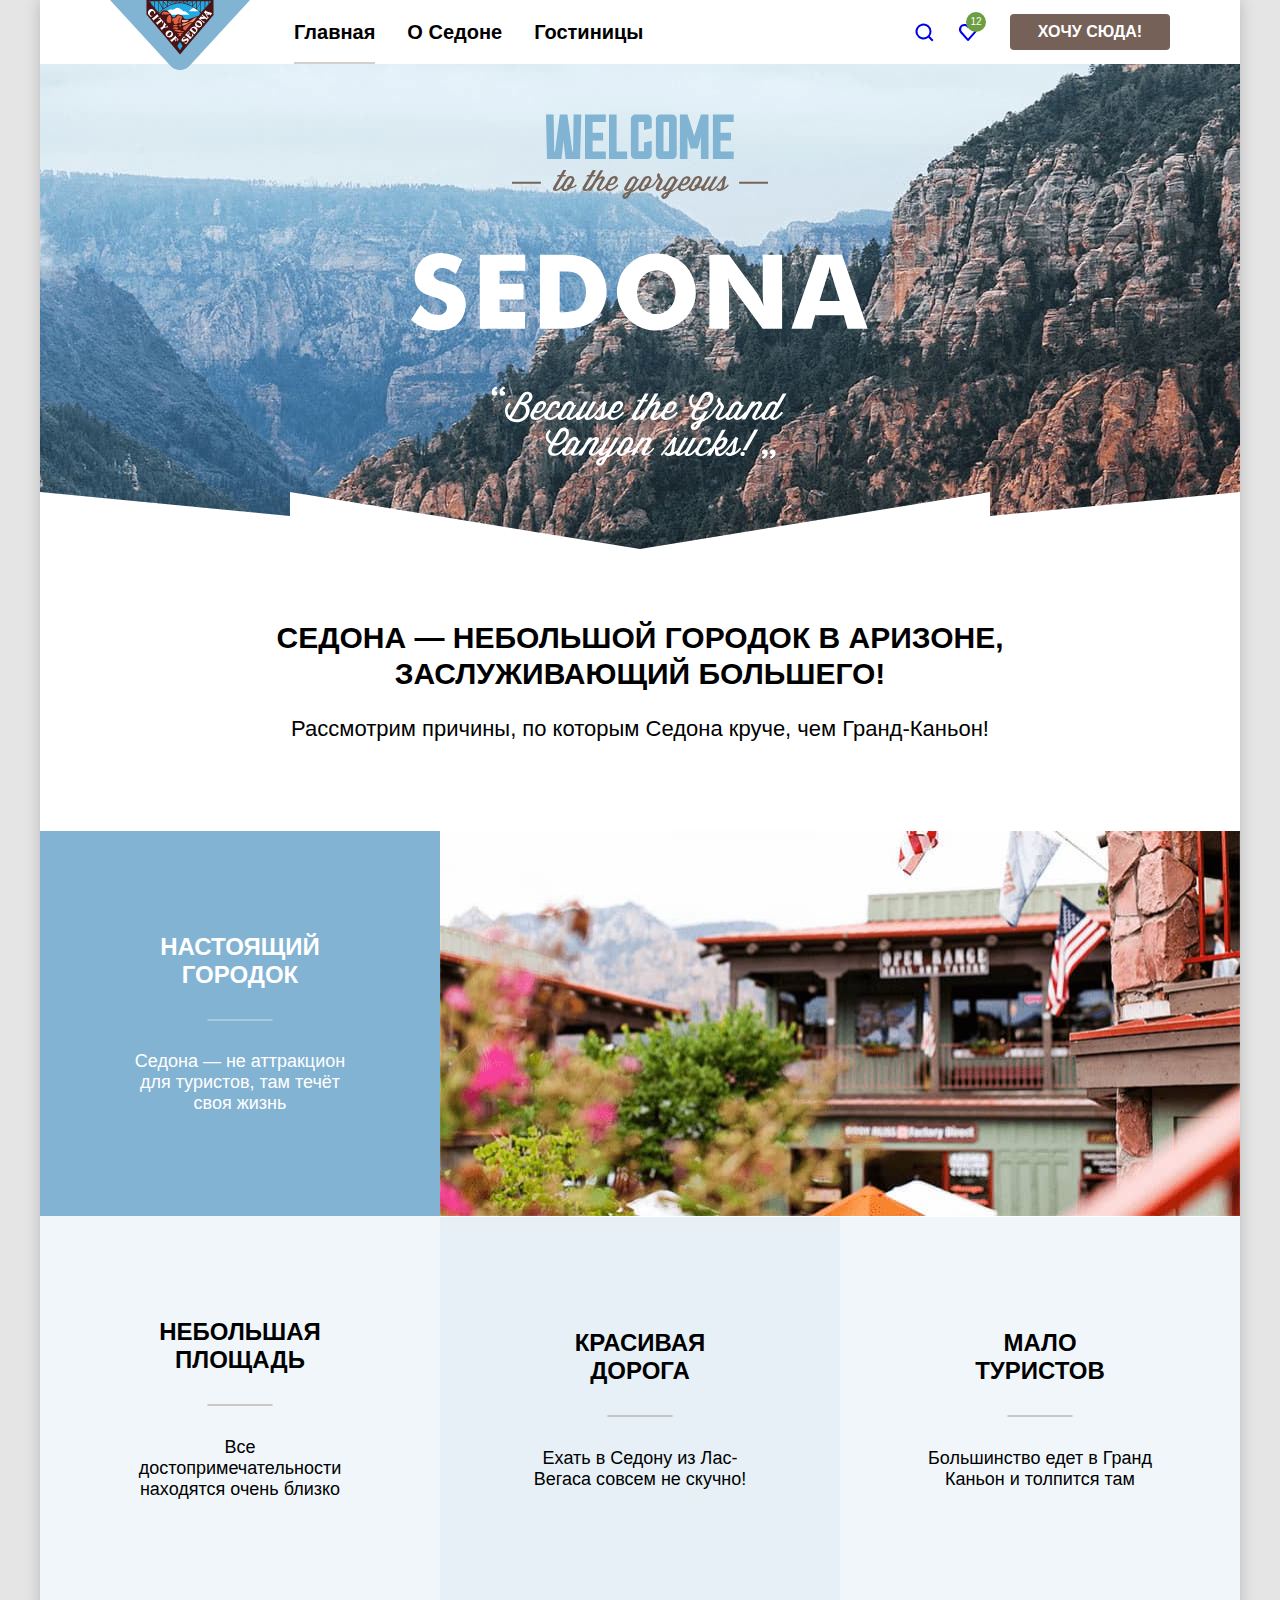
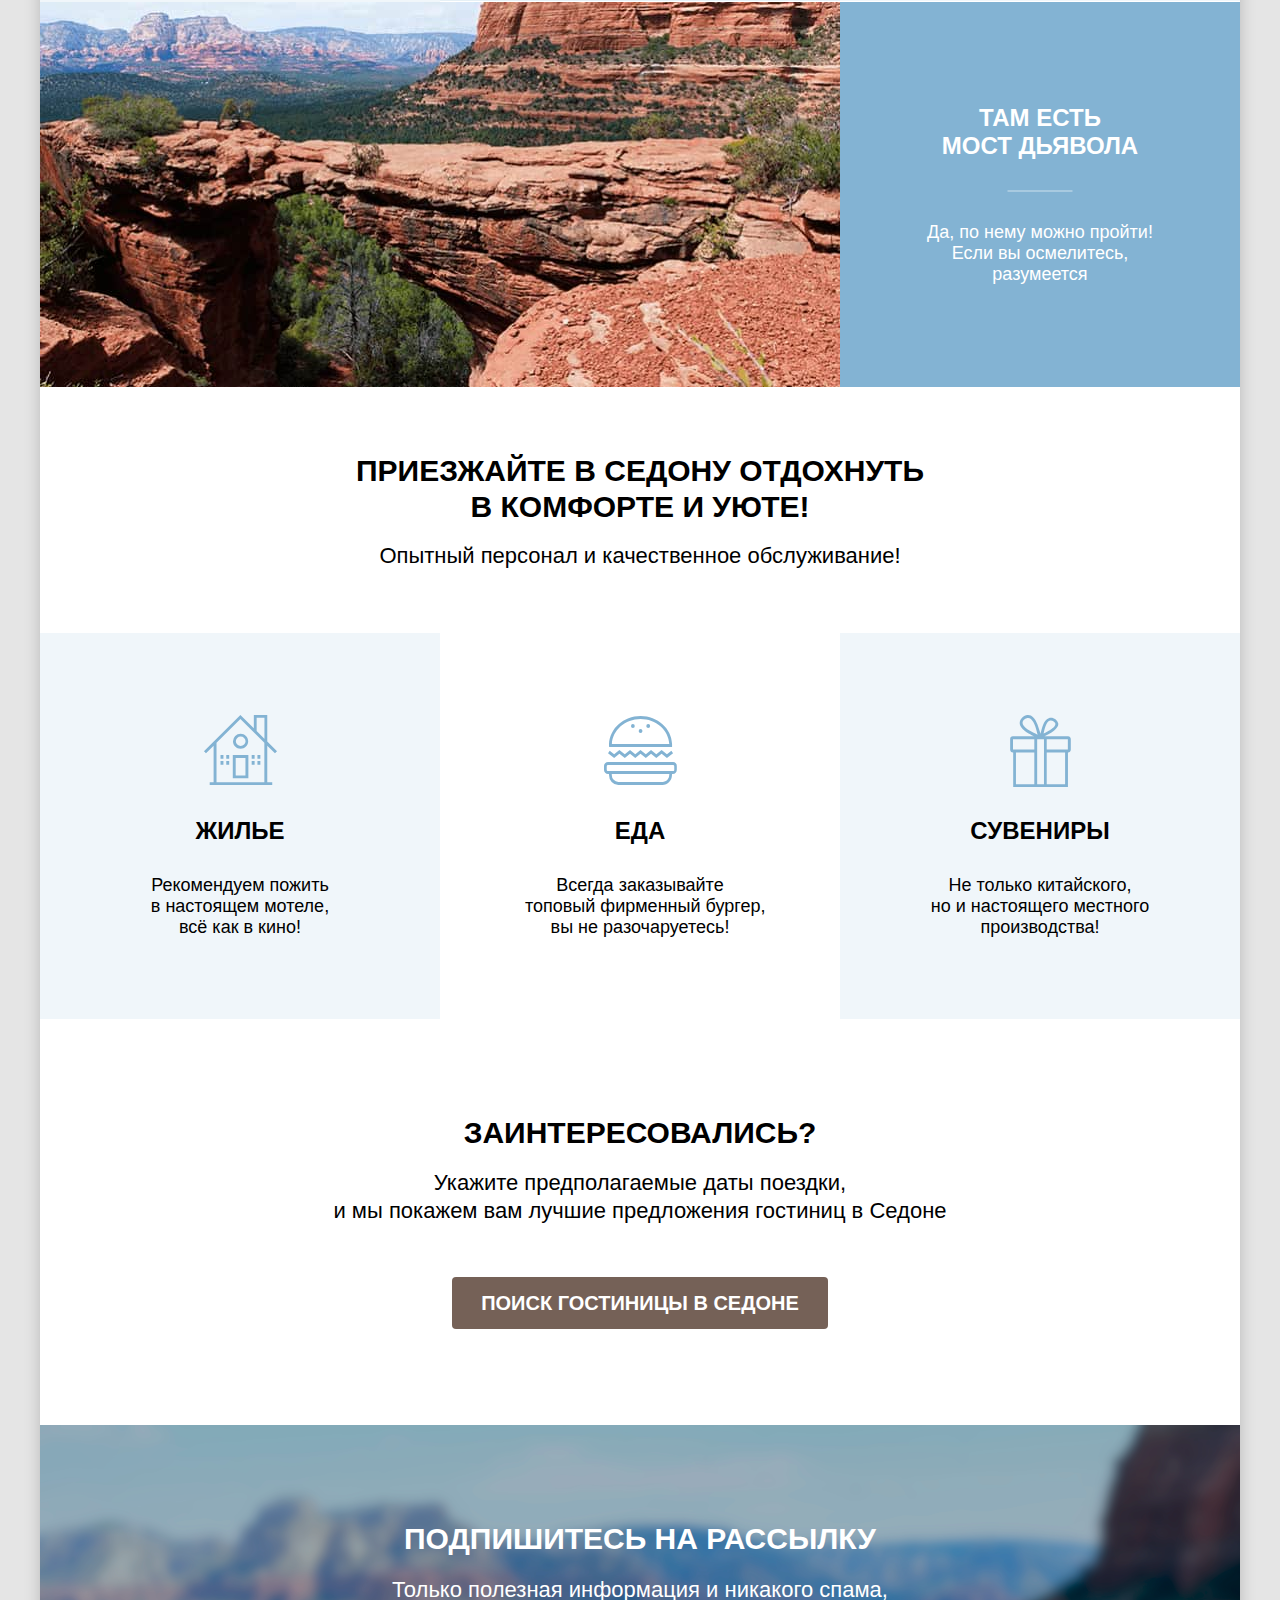
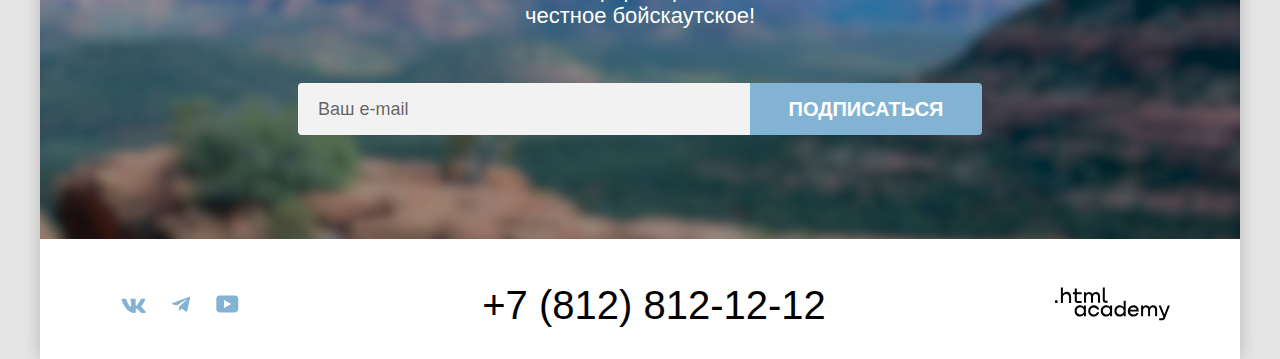
==== commit 0aa9fc3b: "исправления" ====
--- a/index.html
+++ b/index.html
@@ -13,11 +13,13 @@
     <header class="page-header">
       <nav class="navigation-header">
         <div class="nav-container-1">
-          <a>
-            <img class="logo" src="images/logos/logo-2.svg" width="140" height="70" alt="Лого Седоны.">
+          <a class="nav-container-logo">
+            <div class="logo-container">
+              <img class="logo" src="images/logos/logo-2.svg" width="140" height="70" alt="Лого Седоны.">
+            </div>
           </a>
           <ul class="navigation-list">
-            <li class="navigation-item"><a class="navigation-link" href="#">Главная</a></li>
+            <li class="navigation-item"><a class="navigation-link current" href="#">Главная</a></li>
             <li class="navigation-item"><a class="navigation-link" href="#">О Седоне</a></li>
             <li class="navigation-item"><a class="navigation-link" href="#">Гостиницы</a></li>
           </ul>
@@ -27,7 +29,7 @@
             <span class="visually-hidden">Поиск.</span>
             <svg class="icons" xmlns="http://www.w3.org/2000/svg" width="19" height="19" role="img" aria-label="Поиск"
               fill="none">
-              <path fill="#000"
+              <path fill="currentColor"
                 d="m18.5 17-3.7-3.7a8 8 0 0 0 1.7-4.8 8 8 0 1 0-3.1 6.3l3.7 3.7 1.4-1.5Zm-10-2.5a6 6 0 0 1-6-6 6 6 0 0 1 12 0 6 6 0 0 1-6 6Z" />
             </svg>
           </a>
@@ -36,7 +38,7 @@
             <span class="favourites">12</span>
             <svg class="icons" xmlns="http://www.w3.org/2000/svg" width="20" height="20" role="img"
               aria-label="Избранное" fill="none">
-              <path fill="#000"
+              <path fill="currentColor"
                 d="M9.9 19a1 1 0 0 1-.8-.4l-7-7.9A5.4 5.4 0 0 1 6.5 2C7.8 2 9 2.5 10 3.3a5.5 5.5 0 0 1 9 4.1c0 1.3-.5 2.5-1.3 3.4l-7 7.9c-.2.2-.4.3-.8.3Zm-6-9.5 6.1 6.9 6.2-7c.5-.5.7-1.2.7-2 0-1.8-1.5-3.3-3.3-3.3-1 0-2 .5-2.7 1.3-.3.3-.6.4-.9.4-.3 0-.6-.2-.8-.4a3.7 3.7 0 0 0-2.7-1.3 3.3 3.3 0 0 0-3.3 3.3c-.1.9.3 1.6.7 2.1-.1 0-.1 0 0 0Z" />
             </svg>
           </a>
@@ -52,37 +54,40 @@
       <section class="advantages">
         <div class="advantages-wrap">
           <h2 class="visually-hidden">Преимущества.</h2>
-          <p class="main-titles-uppercase">Седона — небольшой городок в Аризоне,<br>
+          <p class="advantages-title main-titles-uppercase">Седона — небольшой городок в Аризоне,<br>
             Заслуживающий большего!<br>
           </p>
-          <p>Рассмотрим причины, по которым Седона круче, чем Гранд-Каньон!</p>
+          <p class="advantages-subtitle">Рассмотрим причины, по которым Седона круче, чем Гранд-Каньон!</p>
         </div>
         <ul class="advantages-list">
           <li class="advantages-img-container">
             <div class="advantages-content-container container-background-1">
-              <h3 class="titles-uppercase title-color">Настоящий городок</h3>
-              <p class="lowercase-fonts title-color">Седона — не аттракцион для туристов, там
+              <h3 class="advantages-container-title titles-uppercase title-color">Настоящий городок</h3>
+              <p class="advantages-container-subtitle lowercase-fonts title-color">Седона — не аттракцион для туристов,
+                там
                 течёт своя жизнь</p>
             </div>
             <img src="images/photos/sedona-town.jpg" width="800" height="385" alt="Фото Седоны.">
           </li>
           <li class="advantages-content-container container-background-2">
-            <h3 class="titles-uppercase title-wrapper">Небольшая площадь</h3>
-            <p class="lowercase-fonts">Все достопримечательности находятся очень близко</p>
+            <h3 class="advantages-container-title titles-uppercase title-wrapper">Небольшая площадь</h3>
+            <p class="advantages-container-subtitle lowercase-fonts">Все достопримечательности находятся очень близко
+            </p>
           </li>
           <li class="advantages-content-container container-background-3">
-            <h3 class="titles-uppercase title-wrapper">Красивая<br> дорога</h3>
-            <p class="lowercase-fonts">Ехать в Седону из Лас-Вегаса совсем не скучно!</p>
+            <h3 class="advantages-container-title titles-uppercase title-wrapper">Красивая<br> дорога</h3>
+            <p class="advantages-container-subtitle lowercase-fonts">Ехать в Седону из Лас-Вегаса совсем не скучно!</p>
           </li>
           <li class="advantages-content-container container-background-2">
-            <h3 class="titles-uppercase title-wrapper">Мало<br> туристов</h3>
-            <p class="lowercase-fonts">Большинство едет в Гранд Каньон и толпится там</p>
+            <h3 class="advantages-container-title titles-uppercase title-wrapper">Мало<br> туристов</h3>
+            <p class="advantages-container-subtitle lowercase-fonts">Большинство едет в Гранд Каньон и толпится там</p>
           </li>
           <li class="advantages-img-container">
-            <img src="images/photos/devils-bridge.jpg" width="800" height="385" alt="Мост дъявола.">
+            <img src="images/photos/devils-bridge.jpg" width="800" height="385" alt="Мост дьявола.">
             <div class="advantages-content-container container-background-1">
-              <h3 class="titles-uppercase title-color">Там есть<br> мост дъявола</h3>
-              <p class="lowercase-fonts title-color">Да, по нему можно пройти!<br> Если вы осмелитесь,<br> разумеется
+              <h3 class="advantages-container-title titles-uppercase title-color">Там есть<br> мост дьявола</h3>
+              <p class="advantages-container-subtitle lowercase-fonts title-color">Да, по нему можно пройти!<br> Если вы
+                осмелитесь,<br> разумеется
               </p>
             </div>
           </li>
@@ -91,21 +96,22 @@
       <section class="services">
         <div class="services-container">
           <h2 class="visually-hidden">Услуги Седоны.</h2>
-          <p class="main-titles-uppercase">Приезжайте в Седону отдохнуть <br> в комфорте и уюте!</p>
-          <p>Опытный персонал и качественное обслуживание!</p>
+          <p class="services-container-title main-titles-uppercase">Приезжайте в Седону отдохнуть <br> в комфорте и
+            уюте!</p>
+          <p class="services-container-subtitle">Опытный персонал и качественное обслуживание!</p>
         </div>
         <ul class="services-list">
           <li class="services-item container-background-2">
-            <h3 class="titles-uppercase accomodation all-services">Жилье</h3>
+            <h3 class="services-item-title titles-uppercase accomodation all-services">Жилье</h3>
             <p class="text-wrapper lowercase-fonts">Рекомендуем пожить в настоящем мотеле, всё как в кино!</p>
           </li>
           <li class="services-item">
-            <h3 class="titles-uppercase food all-services">Еда</h3>
+            <h3 class="services-item-title titles-uppercase food all-services">Еда</h3>
             <p class="text-wrapper lowercase-fonts">Всегда заказывайте топовый фирменный бургер, вы не разочаруетесь!
             </p>
           </li>
           <li class="services-item container-background-2">
-            <h3 class="titles-uppercase souvenir all-services">Сувениры</h3>
+            <h3 class="services-item-title titles-uppercase souvenir all-services">Сувениры</h3>
             <p class="text-wrapper lowercase-fonts">Не только китайского, но и настоящего местного производства!</p>
           </li>
         </ul>
@@ -129,7 +135,7 @@
           <form class="subscription-form" action="https://echo.htmlacademy.ru/" method="post">
             <label class="visually-hidden" for="email-input">Подписка.</label>
             <input type="email" id="email-input" placeholder="Ваш e-mail" required>
-            <a class="button button-subscription button-color" type="submit">Подписаться</a>
+            <button class="button button-subscription button-color" type="submit">Подписаться</button>
           </form>
         </div>
       </section>
@@ -164,8 +170,8 @@
             </a>
           </li>
         </ul>
-        <div>
-          <a class="footer-contacts-tel" href="tel:+78128121212">+7 (812) 812-12-12</a>
+        <div class="footer-contacts-tel">
+          <a href="tel:+78128121212">+7 (812) 812-12-12</a>
         </div>
         <div class="footer-contacts-site">
           <a class="site-icon" href="https://htmlacademy.ru/">
--- a/styles/styles.css
+++ b/styles/styles.css
@@ -2,7 +2,7 @@
   font-family: "PT Sans";
   font-style: normal;
   font-weight: 400;
-  src: url("../fonts/pt-sans-400.woff2") format("woff2");
+  src: url("../fonts/ptsans-400.woff2") format("woff2");
   font-display: swap;
 
 }
@@ -10,7 +10,7 @@
   font-family: "PT Sans";
   font-style: normal;
   font-weight: 700;
-  src: url("../fonts/pt-sans-700.woff2") format("woff2");
+  src: url("../fonts/ptsans-700.woff2") format("woff2");
   font-display: swap;
 }
 
@@ -27,6 +27,7 @@
   line-height: 26px;
   text-align: center;
   color: #000000;
+  background-color: #E5E5E5;
 }
 
 .visually-hidden {
@@ -47,6 +48,7 @@
   width: 1200px;
   margin: 0 auto;
   box-shadow: 0px 0px 15px rgba(0,0,0,0.2);
+  background-color: white;
 }
 
 /*Header*/
@@ -63,6 +65,10 @@
   justify-content: space-between;
 }
 
+.logo-container {
+  height: 64px;
+}
+
 .logo {
   display: block;
   margin: 0;
@@ -82,7 +88,7 @@
 }
 
 .logo:active {
-  opacity: 50%;
+  opacity: 30%;
   cursor: pointer;
 }
 
@@ -114,18 +120,24 @@
 }
 
 .button:hover {
-  background-color: #87695b;
+  background-color: #615048;
   cursor: pointer;
 }
 
 .button:focus {
-  background-color: #87695b;
+  background-color: #615048;
   cursor: pointer;
 }
 
 .button:active {
-  background-color: #936d5b;
-  cursor: pointer;
+  background-color: #756157;
+  color: rgba(255, 255, 255, 0.3);
+  cursor: pointer;
+}
+
+.button[disabled] {
+  background-color: #E5E5E5;
+  color: #FFFFFF;
 }
 
 .navigation-link:hover::after {
@@ -133,19 +145,30 @@
   height: 2px;
   background-color: rgba(117,97,87, 0.3);
   position: absolute;
-  top: 41px;
+  bottom: -20px;
   left: 0;
   right: 0;
   cursor: pointer;
 }
 
 .navigation-link:focus {
-  color: #83B3D3;
+  color: #68A2CA;
   cursor: pointer;
 }
 
 .navigation-link:active {
-  color: #83B3D3;
+  color: #82B3D3;
+  cursor: pointer;
+}
+
+.navigation-link.current::after {
+  content: "";
+  height: 2px;
+  background-color: rgba(117,97,87, 0.3);
+  position: absolute;
+  bottom: -20px;
+  left: 0;
+  right: 0;
   cursor: pointer;
 }
 
@@ -153,11 +176,11 @@
   display: flex;
   flex-wrap: wrap;
   margin: 0;
-  padding: 0;
   list-style-type: none;
-  gap: 30px;
+  gap: 32px;
   position: relative;
-  padding-left: 20px;
+  padding: 20px 0;
+  padding-left: 14px;
 }
 
 .navigation-user {
@@ -208,14 +231,14 @@
   align-items: center;
   padding: 0px;
   gap: 30px;
-  height: 64px;
+  /* height: 64px; */
 }
 
 .navigation-user .icon-search,
 .navigation-user .icon-heart {
   position: relative;
   width: 44px;
-  height: 100%;
+  height: 44px;
 }
 
 .navigation-user .button-header {
@@ -230,11 +253,26 @@
   width: 20px;
   height: 20px;
   right: 4px;
-  top: 11px;
+  top: 2px;
   background-color: #6C9E42;
   border-radius: 10px;
   color: white;
   font-size: 10px;
+}
+
+.icon-search:hover,
+.icon-heart:hover {
+  color: #83B3D3;
+}
+
+.icon-search:focus,
+.icon-heart:focus {
+  color: #83B3D3;
+}
+
+.icon-search:active,
+.icon-heart:active {
+  color: #5c7e95;
 }
 
 /*Main*/
@@ -267,7 +305,7 @@
 .advantages-list {
   display: grid;
   grid-template-columns: repeat(3, 400px);
-  grid-auto-rows: 385px ;
+  /* grid-auto-rows: 385px ; */
   width: 1200px;
   margin: 0;
   padding: 0;
@@ -280,14 +318,30 @@
 .advantages-wrap {
   padding-left: 20px;
   padding-right: 20px;
-  margin-top: 75px;
-  margin-bottom: 75px;
+  margin-top: 71px;
+  margin-bottom: 89px;
+}
+
+.advantages-title {
+  margin-bottom: 24px;
+}
+
+.advantages-subtitle {
+  margin-top: 0;
 }
 
 .advantages-img-container {
   grid-column: 1/-1;
   display: flex;
-  height: 100%;
+  min-height: 384px;
+}
+
+.advantages-container-title {
+  margin-top: 0;
+}
+
+.advantages-container-subtitle {
+  margin-bottom: 0;
 }
 
 .advantages-content-container {
@@ -295,7 +349,7 @@
   justify-content: center;
   align-items: center;
   flex-direction: column;
-  height: 100%;
+  min-height: 384px;
   box-sizing: border-box;
   padding: 102px 85px 102px 85px;
   min-height: 384px;
@@ -332,23 +386,16 @@
   position: relative;
 }
 
-.advantages-list .titles-uppercase::after {
+.advantages-img-container .advantages-container-title::after {
+  background-color: rgba(255,255,255, 0.3);
+}
+
+.advantages-container-title::after {
   content: "";
   height: 2px;
   background-color: rgba(117,97,87, 0.3);
   position: absolute;
-  top: 73px;
-  width: 65px;
-  left:50%;
-  transform: translateX(-50%);
-}
-
-.advantages-list .title-color::after {
-  content: "";
-  height: 2px;
-  background-color: rgba(255,255,255,0.3);
-  position: absolute;
-  top: 73px;
+  bottom: -32px;
   width: 65px;
   left:50%;
   transform: translateX(-50%);
@@ -372,7 +419,7 @@
   background-image: url("../images/services/food-icon-3.svg");
   width: 75px;
   height: 72px;
-  bottom: 55px;
+  bottom: 58px;
   left: 50%;
   transform: translateX(-50%);
 }
@@ -381,16 +428,16 @@
   background-image: url("../images/services/accomodation-icon.svg");
   width: 75px;
   height: 72px;
-  bottom: 55px;
+  bottom: 58px;
   left: 50%;
   transform: translateX(-50%);
 }
 
 .souvenir::before {
   background-image: url("../images/services/souvenirs-icon-2.svg");
-  width: 75px;
+  width: 72px;
   height: 72px;
-  bottom: 55px;
+  bottom: 58px;
   left: 50%;
   transform: translateX(-50%);
 }
@@ -419,12 +466,17 @@
 
 .services-item {
   box-sizing: border-box;
-  padding: 150px 85px 81px 85px;
+  padding: 81px 85px 81px 85px;
   display: flex;
   flex-direction: column;
   min-height: 385px;
   width: 400px;
   justify-content: center;
+}
+
+.services-item-title {
+  margin-top: 0;
+  padding-top: 103px;
 }
 
 .services-img {
@@ -435,10 +487,18 @@
 }
 
 .services-container {
-  margin-top: 64px;
+  margin-top: 66px;
   margin-bottom: 64px;
   padding-left: 20px;
   padding-right: 20px;
+}
+
+.services-container-title {
+  margin-bottom: 0;
+}
+
+.services-container-subtitle {
+  margin-top: 18px;
 }
 
  /*Purchase*/
@@ -452,6 +512,7 @@
   line-height: 28px;
   text-align: center;
   min-height: 406px;
+  padding: 0 20px;
 }
 
 .purchase-container {
@@ -468,13 +529,13 @@
 
 .purchase-subtitle {
   margin: 0;
-  margin-top: 12px;
+  margin-top: 18px;
 }
 
 .button-all-hotels {
   width: 376px;
   height: 52px;
-  margin-top: 50px;
+  margin-top: 52px;
   border: none;
 }
 
@@ -486,20 +547,22 @@
   align-items: center;
   color: #ffffff;
   text-align: center;
-  background-color: rgba(255,255,255,0.3);
+  background-color: #756157;
   background-image: url("../images/photos/subscribe-sedona.png");
   background-size: 100% auto;
   background-repeat: no-repeat;
   margin: 0;
   padding: 0;
   min-height: 414px;
+  padding: 0 20px;
 }
 
 .subscription-container {
   display: flex;
   flex-direction: column;
+  align-items: center;
   box-sizing: border-box;
-  padding-top: 96px;
+  padding: 96px 0;
 }
 
 .subscription-title {
@@ -533,18 +596,24 @@
 }
 
 .button-subscription:hover {
-  background-color: #7fb6db;
+  background-color: #68A2CA;
   cursor: pointer;
 }
 
 .button-subscription:focus {
-  background-color: #7fb6db;
+  background-color: #68A2CA;
   cursor: pointer;
 }
 
 .button-subscription:active {
-  background-color: #8fcaf1;
-  cursor: pointer;
+  background-color: #82B3D3;
+  color: rgba(255, 255, 255, 0.3);
+  cursor: pointer;
+}
+
+.button-subscription:disabled {
+  background-color: #E5E5E5;
+  color: #FFFFFF;
 }
 
 .subscription-form input {
@@ -554,16 +623,31 @@
   border-bottom-left-radius: 4px;
   font-family: inherit;
   background-color: #f2f2f2;
+  padding: 0 12px;
+  padding-left: 20px;
+  font-size: 18px;
+  line-height: 24px;
+  font-weight: 400;
 }
 
 .subscription-form input:hover {
-  cursor: pointer;
+  cursor: text;
+  background-color: #E6E6E6;
+}
+
+.subscription-form input:focus {
+  outline: 3px solid #83B3D3;
+  background-color: #E6E6E6;
+}
+
+.subscription-form input:focus:not(:placeholder-shown) {
+  outline: 3px solid #000000;
 }
 
 .subscription-form input::placeholder {
-  padding-left: 18px;
   font-weight: 400;
   font-size: 18px;
+  color: rgba(0,0,0,0.6);
 }
 
 .button-color {
@@ -571,38 +655,45 @@
 }
 
 .footer-contacts a {
-  color: #000000;
   text-align: center;
   margin: 0;
   padding: 0;
-}
-
-.footer-contacts-tel, .footer-contacts-site {
-  display: flex;
-  align-items: center;
-  justify-content: center;
-}
-
-.footer-contacts-tel {
   text-decoration: none;
   font-size: 40px;
+  padding: 10px 0;
+}
+
+.footer-contacts-tel {
+  display: flex;
+  flex-direction: column;
+  align-items: center;
+  justify-content: center;
+  flex: 1;
+  transform: translate(14px, 6px);
+  padding: 12px 0;
+}
+
+.footer-contacts-site {
+  display: flex;
+  justify-content: flex-end;
+  flex: 1;
+  margin-top: 9px;
 }
 
 .footer-contacts {
   display: flex;
-  justify-content: space-around;
   align-items: center;
   min-height: 120px;
   box-sizing: border-box;
-  gap: 120px;
+  margin: 0 70px;
 }
 
 .social-media {
   display: flex;
   list-style-type: none;
   flex-wrap: wrap;
-  justify-content: center;
   padding: 0;
+  flex: 1;
 }
 
 .title-color {
@@ -670,15 +761,19 @@
   color: rgba(104,162,202,0.3);
 }
 
-.footer-contacts-tel:hover {
+.footer-contacts-tel a {
+  color: #000000;
+}
+
+.footer-contacts-tel a:hover {
   color:#756157;
 }
 
-.footer-contacts-tel:focus {
+.footer-contacts-tel a:focus {
   color:#756157;
 }
 
-.footer-contacts-tel:active {
+.footer-contacts-tel a:active {
   color: rgba(117,97,87, 0.3);
 }
 
@@ -699,7 +794,7 @@
 }
 
 .site-icon {
-  height: 33px;
+  height: 33px;;
 }
 
 .social-icon {
@@ -709,3 +804,7 @@
   width: 47px;
   height: 40px;
 }
+
+.nav-container-logo {
+  height: 100%;
+}
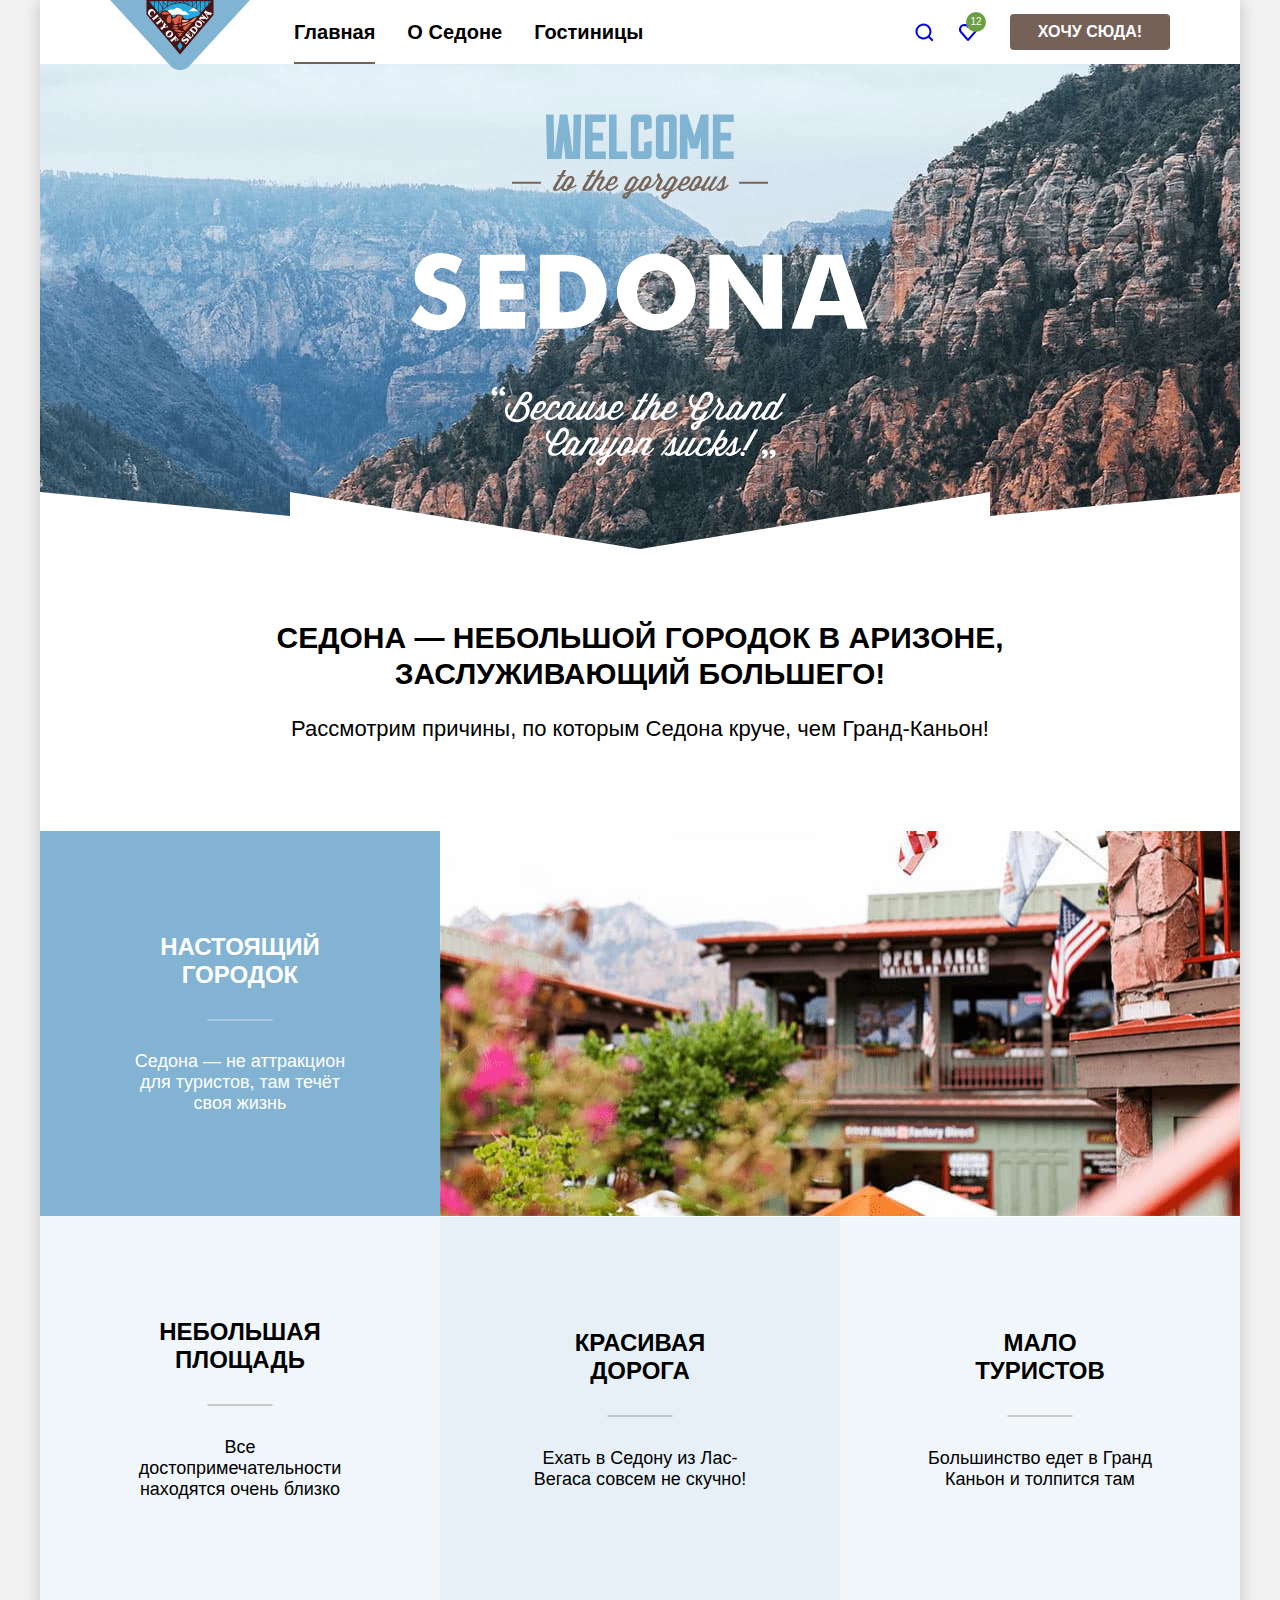
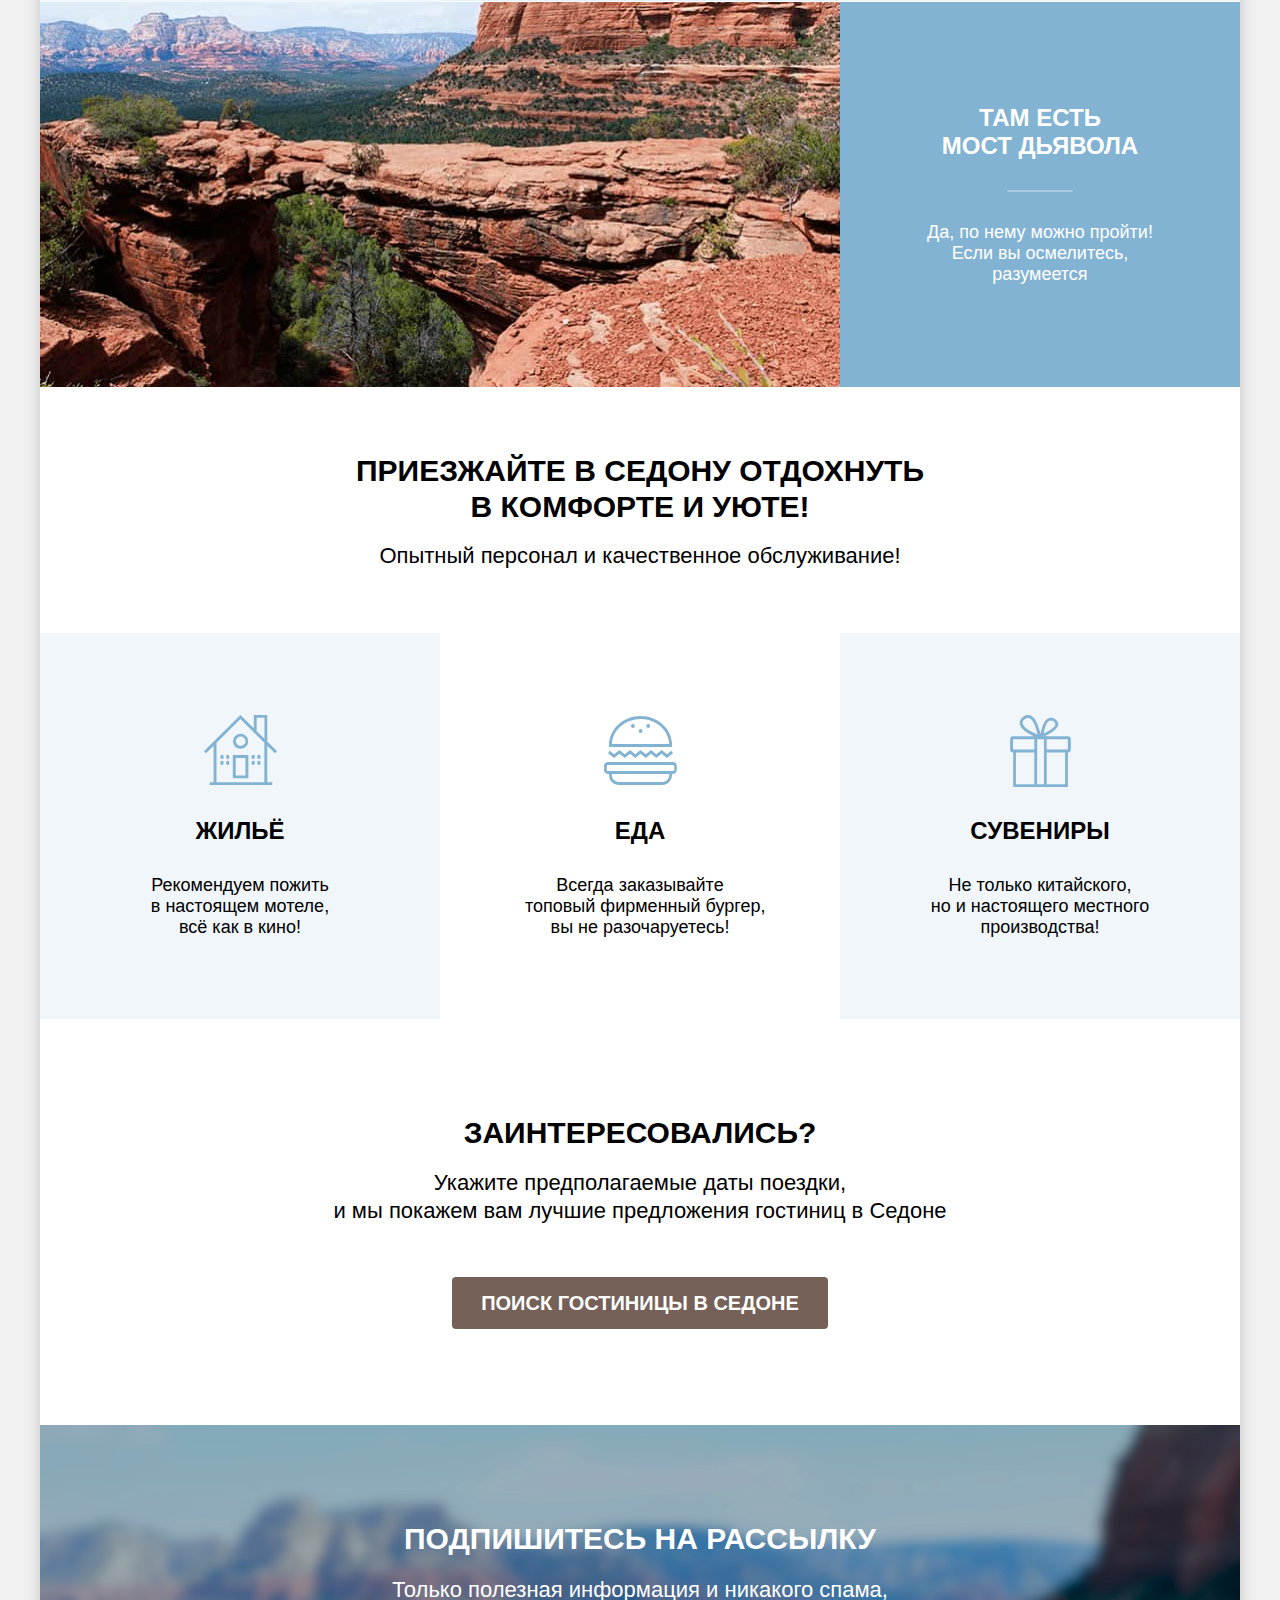
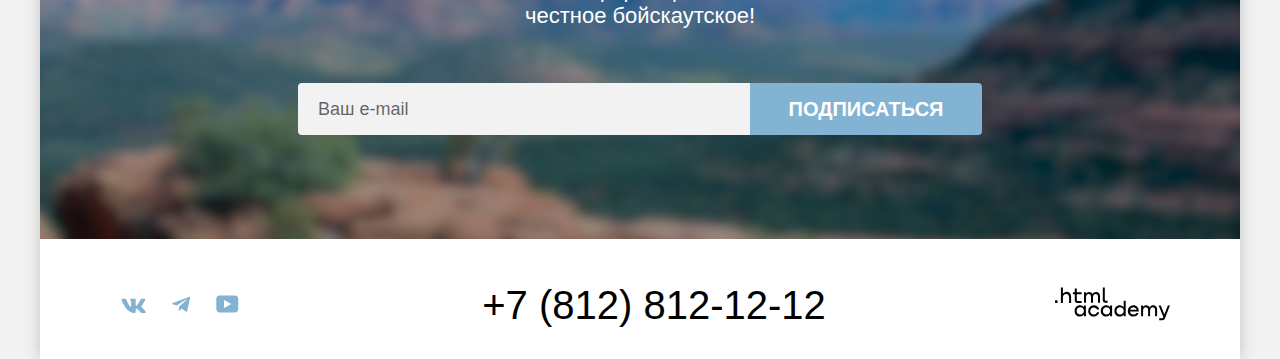
==== commit 15e60623: "Merge pull request #10 from AleCherkas/master" ====
--- a/index.html
+++ b/index.html
@@ -102,7 +102,7 @@
         </div>
         <ul class="services-list">
           <li class="services-item container-background-2">
-            <h3 class="services-item-title titles-uppercase accomodation all-services">Жилье</h3>
+            <h3 class="services-item-title titles-uppercase accomodation all-services">Жильё</h3>
             <p class="text-wrapper lowercase-fonts">Рекомендуем пожить в настоящем мотеле, всё как в кино!</p>
           </li>
           <li class="services-item">
--- a/styles/styles.css
+++ b/styles/styles.css
@@ -27,7 +27,7 @@
   line-height: 26px;
   text-align: center;
   color: #000000;
-  background-color: #E5E5E5;
+  background-color: #f2f2f2;
 }
 
 .visually-hidden {
@@ -143,7 +143,7 @@
 .navigation-link:hover::after {
   content: "";
   height: 2px;
-  background-color: rgba(117,97,87, 0.3);
+  background-color: #756257;
   position: absolute;
   bottom: -20px;
   left: 0;
@@ -164,7 +164,7 @@
 .navigation-link.current::after {
   content: "";
   height: 2px;
-  background-color: rgba(117,97,87, 0.3);
+  background-color: #756257;
   position: absolute;
   bottom: -20px;
   left: 0;
